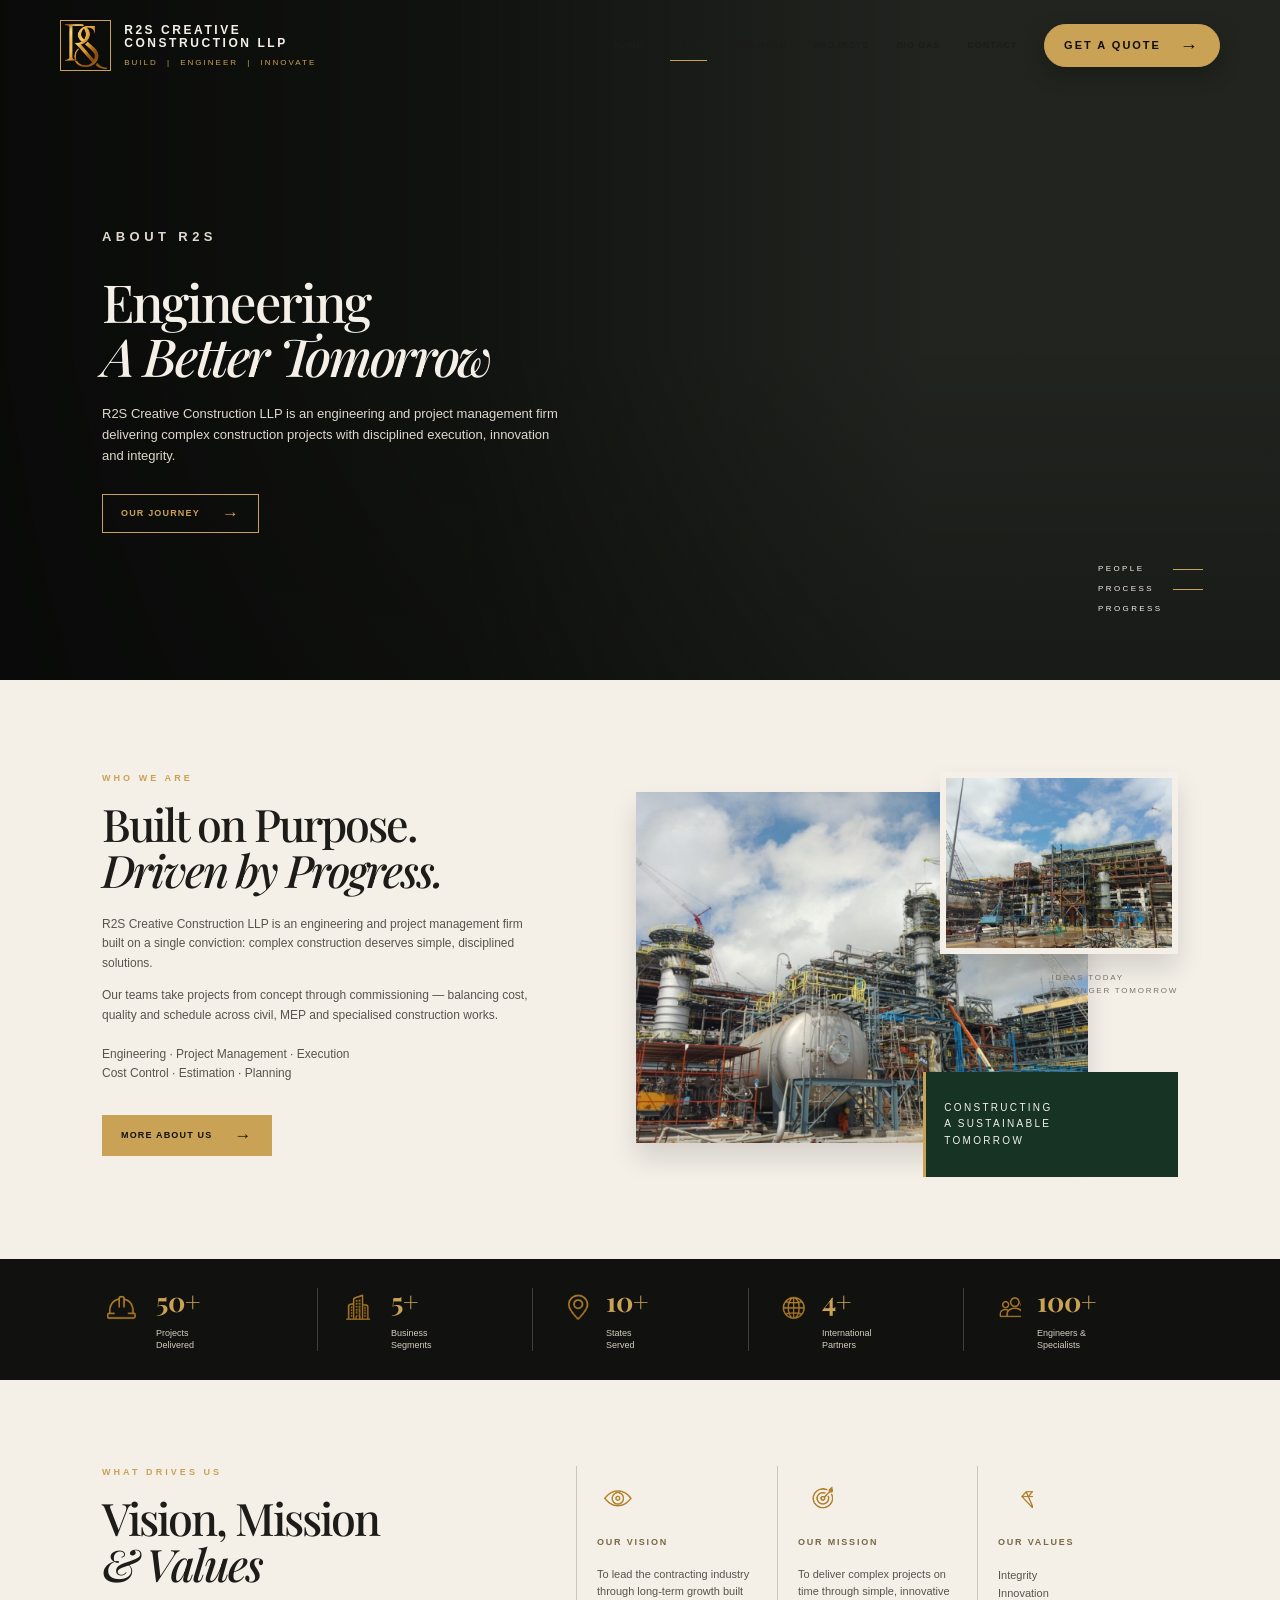
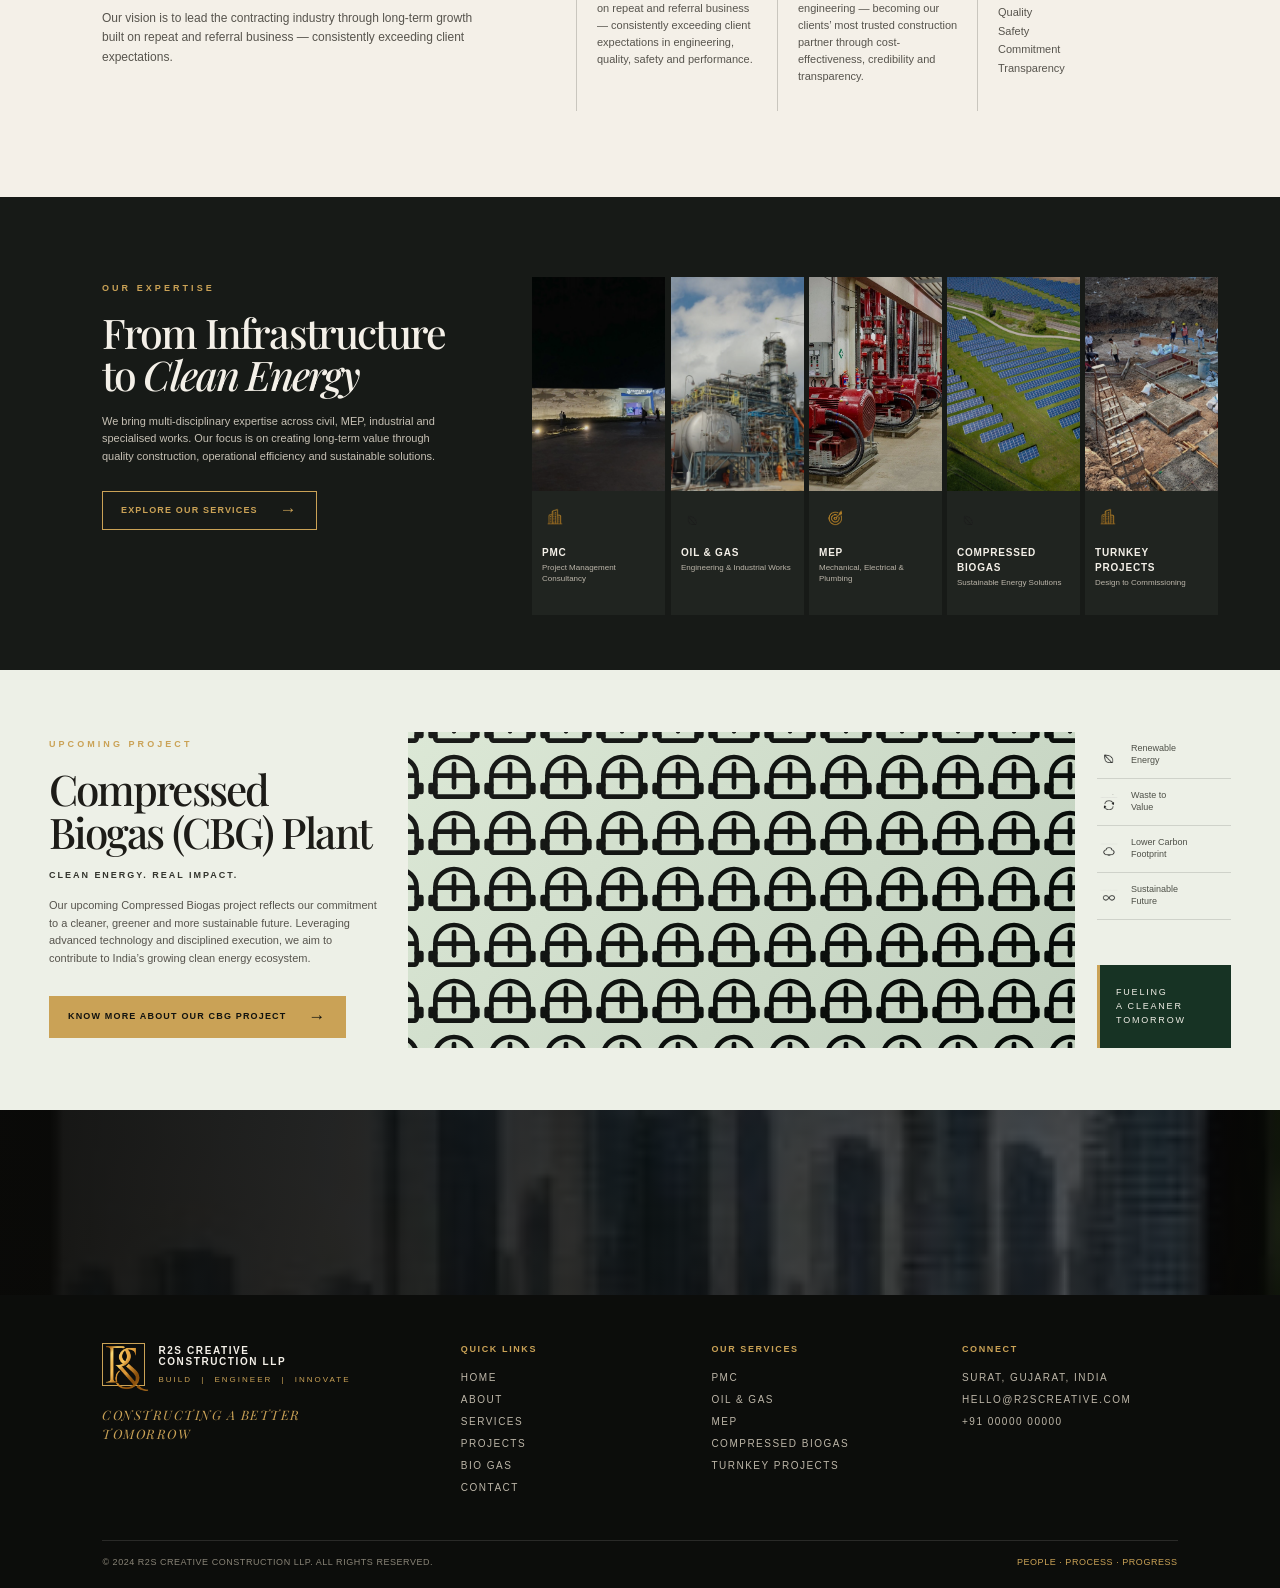
==== about.html @ 3a3618a1 "Initial commit" ====
<!doctype html>
<html lang="en"><head><meta charset="UTF-8"><meta name="viewport" content="width=device-width,initial-scale=1.0"><meta name="description" content="R2S Creative Construction LLP — engineering a better tomorrow."><title>About R2S | Creative Construction LLP</title><link rel="preconnect" href="https://fonts.googleapis.com"><link rel="preconnect" href="https://fonts.gstatic.com" crossorigin><link href="https://fonts.googleapis.com/css2?family=DM+Sans:wght@400;500;600;700&family=Playfair+Display:ital,wght@0,500;0,600;1,500;1,600&display=swap" rel="stylesheet"><link rel="stylesheet" href="styles.css"><link rel="stylesheet" href="font-overrides.css"><link rel="stylesheet" href="about.css"><link rel="stylesheet" href="cursor.css"><script src="script.js" defer></script><script src="cursor.js" defer></script></head>
<body class="about-page"><header class="site-header" id="top"><a class="brand" href="index.html"><span class="brand-mark"><img src="assets/logo.png" alt="R2S"></span><span class="brand-copy"><strong>R2S Creative<br>Construction LLP</strong><small>Build <b>|</b> Engineer <b>|</b> Innovate</small></span></a><button class="menu-toggle" type="button" aria-expanded="false" aria-controls="site-menu" aria-label="Open navigation"><span></span><span></span><span></span></button><nav class="site-nav" id="site-menu" aria-label="Primary navigation"><a href="index.html">Home</a><a class="active" href="about.html">About</a><a href="services.html">Services</a><a href="projects.html">Projects</a><a href="biogas.html">Bio Gas</a><a href="#contact">Contact</a><a class="button button-small nav-quote" href="#contact">Get a Quote <span>→</span></a></nav></header>
<main><section class="about-hero" aria-labelledby="about-title"><div class="hero-shade"></div><div class="hero-copy"><p class="eyebrow">About R2S</p><h1 id="about-title">Engineering<br><em>A Better Tomorrow</em></h1><p>R2S Creative Construction LLP is an engineering and project management firm delivering complex construction projects with disciplined execution, innovation and integrity.</p><a class="journey-link" href="#who-we-are">Our Journey <span>→</span></a></div><div class="hero-mantra"><span>People</span><i></i><span>Process</span><i></i><span>Progress</span></div></section>
<section class="intro-section" id="who-we-are"><div class="intro-copy"><p class="eyebrow">Who We Are</p><h2>Built on Purpose.<br><em>Driven by Progress.</em></h2><p>R2S Creative Construction LLP is an engineering and project management firm built on a single conviction: complex construction deserves simple, disciplined solutions.</p><p>Our teams take projects from concept through commissioning — balancing cost, quality and schedule across civil, MEP and specialised construction works.</p><p class="service-line">Engineering · Project Management · Execution<br>Cost Control · Estimation · Planning</p><a class="gold-button" href="#expertise">More About Us <span>→</span></a></div><div class="intro-mosaic"><figure class="mosaic-main"><img src="r2s-projects-photos/assets/projects/project-03-hpcl-refinery-pachpadra/cover.jpg" alt="R2S industrial project"></figure><figure class="mosaic-top"><img src="r2s-projects-photos/assets/projects/project-03-hpcl-refinery-pachpadra/gallery-01.jpg" alt="Industrial structures under construction"></figure><div class="mosaic-quote">Constructing<br>a Sustainable<br>Tomorrow</div><span class="mosaic-label">Ideas today<br>Stronger tomorrow</span></div></section>
<section class="stats-strip" aria-label="R2S company statistics"><article><img src="assets/icons/stat-hardhat.svg" alt=""><strong>50+</strong><span>Projects<br>Delivered</span></article><article><img src="assets/icons/stat-building.svg" alt=""><strong>5+</strong><span>Business<br>Segments</span></article><article><img src="assets/icons/stat-pin.svg" alt=""><strong>10+</strong><span>States<br>Served</span></article><article><img src="assets/icons/stat-globe.svg" alt=""><strong>4+</strong><span>International<br>Partners</span></article><article><img src="assets/icons/stat-people.svg" alt=""><strong>100+</strong><span>Engineers &amp;<br>Specialists</span></article></section>
<section class="values-section"><div class="values-heading"><p class="eyebrow">What Drives Us</p><h2>Vision, Mission<br><em>&amp; Values</em></h2><p>Our vision is to lead the contracting industry through long-term growth built on repeat and referral business — consistently exceeding client expectations.</p></div><div class="principles"><article><img src="assets/icons/value-eye.svg" alt=""><h3>Our Vision</h3><p>To lead the contracting industry through long-term growth built on repeat and referral business — consistently exceeding client expectations in engineering, quality, safety and performance.</p></article><article><img src="assets/icons/value-target.svg" alt=""><h3>Our Mission</h3><p>To deliver complex projects on time through simple, innovative engineering — becoming our clients’ most trusted construction partner through cost-effectiveness, credibility and transparency.</p></article><article><img src="assets/icons/value-diamond.svg" alt=""><h3>Our Values</h3><p class="values-list">Integrity<br>Innovation<br>Quality<br>Safety<br>Commitment<br>Transparency</p></article></div></section>
<section class="expertise-section" id="expertise"><div class="expertise-copy"><p class="eyebrow">Our Expertise</p><h2>From Infrastructure<br>to <em>Clean Energy</em></h2><p>We bring multi-disciplinary expertise across civil, MEP, industrial and specialised works. Our focus is on creating long-term value through quality construction, operational efficiency and sustainable solutions.</p><a class="journey-link" href="services.html">Explore Our Services <span>→</span></a></div><div class="expertise-grid"><article><img src="r2s-projects-photos/assets/projects/project-11-vantara-aquarium-pmc/cover.jpg" alt="PMC project"><div><img class="expertise-icon" src="assets/icons/expertise-pmc.svg" alt=""><h3>PMC</h3><p>Project Management Consultancy</p></div></article><article><img src="r2s-projects-photos/assets/projects/project-03-hpcl-refinery-pachpadra/cover.jpg" alt="Oil and gas project"><div><img class="expertise-icon" src="assets/icons/expertise-oil-gas.svg" alt=""><h3>Oil &amp; Gas</h3><p>Engineering &amp; Industrial Works</p></div></article><article><img src="r2s-projects-photos/assets/projects/project-06-ff-bkc-mumbai-mep/cover.jpg" alt="MEP project"><div><img class="expertise-icon" src="assets/icons/expertise-mep.svg" alt=""><h3>MEP</h3><p>Mechanical, Electrical &amp; Plumbing</p></div></article><article><img src="assets/biogas-capabilities.jpg" alt="Biogas facility"><div><img class="expertise-icon" src="assets/icons/expertise-cbg.svg" alt=""><h3>Compressed Biogas</h3><p>Sustainable Energy Solutions</p></div></article><article><img src="r2s-projects-photos/assets/projects/project-04-turnkey-construction-surat/cover.jpg" alt="Turnkey project"><div><img class="expertise-icon" src="assets/icons/expertise-turnkey.svg" alt=""><h3>Turnkey Projects</h3><p>Design to Commissioning</p></div></article></div></section>
<section class="cbg-feature"><div class="cbg-copy"><p class="eyebrow">Upcoming Project</p><h2>Compressed<br>Biogas (CBG) Plant</h2><h3>Clean Energy. Real Impact.</h3><p>Our upcoming Compressed Biogas project reflects our commitment to a cleaner, greener and more sustainable future. Leveraging advanced technology and disciplined execution, we aim to contribute to India’s growing clean energy ecosystem.</p><a class="gold-button" href="biogas.html">Know More About Our CBG Project <span>→</span></a></div><figure><img src="assets/biogas-reference.png" alt="Concept rendering of the CBG plant"></figure><aside><ul><li><img src="assets/icons/feature-leaf.svg" alt="">Renewable<br>Energy</li><li><img src="assets/icons/feature-recycle.svg" alt="">Waste to<br>Value</li><li><img src="assets/icons/feature-cloud.svg" alt="">Lower Carbon<br>Footprint</li><li><img src="assets/icons/feature-infinity.svg" alt="">Sustainable<br>Future</li></ul><div>Fueling<br>a Cleaner<br>Tomorrow</div></aside></section>
<section class="closing-cta" id="contact"><div><p class="eyebrow">Let's Build Together</p><h2>Have a Project in Mind?</h2><p>We’d love to hear about it. Let’s create something meaningful.</p></div><a class="gold-button" href="mailto:hello@r2screative.com">Get in Touch <span>→</span></a></section></main>
<footer class="site-footer"><div class="footer-brand"><a class="brand" href="#top"><span class="brand-mark"><img src="assets/logo.png" alt="R2S"></span><span class="brand-copy"><strong>R2S Creative<br>Construction LLP</strong><small>Build <b>|</b> Engineer <b>|</b> Innovate</small></span></a><p>Constructing a Better Tomorrow</p></div><div class="footer-column"><h2>Quick Links</h2><a href="index.html">Home</a><a href="about.html">About</a><a href="services.html">Services</a><a href="projects.html">Projects</a><a href="biogas.html">Bio Gas</a><a href="#contact">Contact</a></div><div class="footer-column"><h2>Our Services</h2><span>PMC</span><span>Oil &amp; Gas</span><span>MEP</span><span>Compressed Biogas</span><span>Turnkey Projects</span></div><div class="footer-column"><h2>Connect</h2><span>Surat, Gujarat, India</span><a href="mailto:hello@r2screative.com">hello@r2screative.com</a><a href="tel:+910000000000">+91 00000 00000</a></div><div class="footer-bottom"><span>© 2024 R2S Creative Construction LLP. All rights reserved.</span><em>People · Process · Progress</em></div></footer></body></html>
---- styles.css ----
:root{--sans:'Inter',sans-serif}
:root{--ink:#0f0e0c;--ink-soft:#17150f;--cream:#f3eee3;--muted:#c9c2b2;--gold:#d4ac5a;--gold-deep:#c7a155;--green:#6bd081;--line:rgba(243,238,227,.22);--sans:'DM Sans',sans-serif;--serif:'Playfair Display',serif}*{box-sizing:border-box}html{scroll-behavior:smooth}body{margin:0;background:var(--ink);color:var(--cream);font-family:var(--sans);font-size:16px;line-height:1.5}a{color:inherit;text-decoration:none}button{font:inherit} .site-header{position:absolute;z-index:5;top:0;left:0;right:0;display:flex;align-items:center;justify-content:space-between;padding:31px 4.8vw}.brand{display:flex;align-items:center;gap:13px}.brand-mark{width:51px;height:51px;border:1px solid var(--gold);color:var(--gold);display:grid;place-items:center;font-family:var(--serif);font-size:29px;line-height:1;position:relative}.brand-mark i{font-style:normal;font-size:22px;position:absolute;left:24px;top:17px;opacity:.7}.brand-copy{display:flex;flex-direction:column;text-transform:uppercase;letter-spacing:.16em;line-height:1.14}.brand-copy strong{font-size:12px;font-weight:700}.brand-copy small{font-size:8px;color:var(--gold);margin-top:7px;letter-spacing:.25em}.brand-copy b,.hero-subline b,footer b{font-weight:400;color:var(--gold);padding:0 5px}.site-nav{display:flex;align-items:center;gap:35px;text-transform:uppercase;font-size:11px;letter-spacing:.2em;font-weight:600}.site-nav>a:not(.button){position:relative;padding:13px 0}.site-nav>a:not(.button)::after{content:'';position:absolute;left:0;right:0;bottom:4px;height:1px;background:var(--gold);transform:scaleX(0);transform-origin:left;transition:.25s}.site-nav>a:not(.button):hover::after,.site-nav>a.active::after{transform:scaleX(1)}.button{display:inline-flex;align-items:center;justify-content:center;gap:19px;background:var(--gold);color:var(--ink);padding:16px 24px;border:1px solid var(--gold);text-transform:uppercase;font-size:11px;letter-spacing:.18em;font-weight:700;transition:.25s}.button:hover{background:var(--cream);border-color:var(--cream)}.button span{font-size:18px;line-height:0;font-weight:400}.button-small{padding:14px 20px}.menu-toggle{display:none;background:transparent;border:0;color:var(--cream);width:42px;height:42px;padding:9px;cursor:pointer}.menu-toggle span{display:block;height:1px;background:var(--cream);margin:6px 0;transition:.2s}.hero{min-height:700px;height:100vh;max-height:980px;position:relative;display:flex;align-items:center;overflow:hidden;background-color:#292b25;background-image:url('https://images.unsplash.com/photo-1581094794329-c8112a89af12?auto=format&fit=crop&w=2200&q=85');background-size:cover;background-position:center}.hero-overlay{position:absolute;inset:0;background:linear-gradient(90deg,rgba(10,10,8,.97) 0%,rgba(15,14,12,.82) 34%,rgba(15,14,12,.25) 70%,rgba(15,14,12,.1) 100%),linear-gradient(0deg,rgba(15,14,12,.6),transparent 42%,rgba(15,14,12,.15))}.hero-content{position:relative;z-index:1;width:min(670px,52vw);margin:95px 0 0 8.6vw}.eyebrow{margin:0 0 20px;color:var(--gold);text-transform:uppercase;font-weight:600;font-size:10px;letter-spacing:.3em}.hero h1{margin:0;font-size:clamp(50px,5.3vw,80px);line-height:1.03;letter-spacing:-.03em;font-weight:500}.hero h1 em{display:block;color:var(--gold);font-family:var(--serif);font-style:italic;font-weight:600}.hero h1 span{display:block}.hero-subline{margin:22px 0 34px;color:var(--muted);font-size:10px;text-transform:uppercase;letter-spacing:.28em}.hero-button{padding:17px 24px}.stat-row{display:flex;margin-top:75px}.stat{padding:0 39px;border-left:1px solid var(--line);display:flex;flex-direction:column;gap:6px}.stat:first-child{padding-left:0;border-left:0}.stat strong{font-size:29px;line-height:1;color:var(--gold);font-weight:500}.stat strong span{font-size:17px}.stat small{font-size:9px;line-height:1.45;text-transform:uppercase;letter-spacing:.16em;color:var(--muted)}.hero-badge{position:absolute;z-index:1;right:8.6vw;top:45%;border:1px solid rgba(212,172,90,.7);padding:25px 43px 25px 36px;color:var(--cream);font-size:11px;line-height:2.05;text-transform:uppercase;letter-spacing:.35em}.hero-badge span{display:block;width:36px;height:1px;background:var(--gold);margin-top:16px}.hero-footer-line{position:absolute;right:8.6vw;bottom:34px;display:flex;gap:17px;align-items:center;color:var(--muted);font-size:9px;letter-spacing:.3em;text-transform:uppercase}.hero-footer-line i{display:block;width:3px;height:3px;background:var(--gold);border-radius:50%}.biogas-strip{background:#101b16;padding:54px 8.6vw;display:flex;align-items:center;justify-content:space-between;gap:50px;position:relative;overflow:hidden;border-bottom:1px solid rgba(107,208,129,.18)}.biogas-strip::before{content:'';position:absolute;inset:0;opacity:.11;background-image:linear-gradient(rgba(107,208,129,.35) 1px,transparent 1px),linear-gradient(90deg,rgba(107,208,129,.35) 1px,transparent 1px);background-size:44px 44px;mask-image:linear-gradient(90deg,#000,transparent 80%)}.biogas-copy,.biogas-meta{position:relative;z-index:1}.project-pill{display:inline-flex;align-items:center;gap:8px;color:var(--green);font-size:10px;text-transform:uppercase;letter-spacing:.2em}.project-pill i{width:7px;height:7px;background:var(--green);border-radius:50%;box-shadow:0 0 0 4px rgba(107,208,129,.12)}.biogas-copy h2{font-size:clamp(28px,3vw,44px);font-weight:500;line-height:1.1;margin:17px 0 10px}.biogas-copy p{max-width:625px;color:var(--muted);margin:0;font-size:14px}.biogas-meta{display:flex;align-items:center;gap:32px;flex-shrink:0}.biogas-meta>div{border-left:1px solid rgba(107,208,129,.35);padding-left:18px;display:flex;flex-direction:column}.biogas-meta strong{color:var(--green);font-size:21px;font-weight:500}.biogas-meta span{color:var(--muted);font-size:10px;text-transform:uppercase;letter-spacing:.12em;white-space:nowrap}.biogas-meta a{color:var(--green);font-size:11px;text-transform:uppercase;letter-spacing:.12em;white-space:nowrap}.biogas-meta a span{font-size:18px;margin-left:8px}.section-shell{padding:125px 8.6vw}.intro{background:var(--ink-soft)}.intro-grid{display:grid;grid-template-columns:1.1fr .9fr;gap:13vw}.intro h2,.section-heading h2,.contact h2{font-size:clamp(35px,4.4vw,62px);line-height:1.08;font-weight:500;letter-spacing:-.03em;margin:0}.intro h2 em,.contact h2 em{color:var(--gold);font-family:var(--serif);font-style:italic}.intro-grid>p{align-self:end;color:var(--muted);font-size:16px;max-width:420px;margin:0}.services,.projects{border-top:1px solid rgba(243,238,227,.1)}.section-heading{display:flex;align-items:end;justify-content:space-between;gap:30px;margin-bottom:60px}.section-heading h2{max-width:650px}.text-link{color:var(--gold);font-size:11px;text-transform:uppercase;letter-spacing:.15em;white-space:nowrap}.text-link span{font-size:18px;margin-left:8px}.service-grid{display:grid;grid-template-columns:repeat(3,1fr);gap:1px;background:rgba(243,238,227,.15)}.service-grid article{background:var(--ink);min-height:250px;padding:28px}.service-grid span{color:var(--gold);font-size:11px;letter-spacing:.15em}.service-grid h3{font-size:23px;line-height:1.2;font-weight:500;margin:55px 0 12px}.service-grid p{color:var(--muted);font-size:14px;margin:0;max-width:270px}.project-feature{display:grid;grid-template-columns:1.15fr .85fr;min-height:410px;background:var(--ink-soft)}.project-image{background-image:linear-gradient(90deg,transparent 55%,rgba(23,21,15,.3)),url('https://images.unsplash.com/photo-1504917595217-d4dc5ebe6122?auto=format&fit=crop&w=1200&q=80');background-size:cover;background-position:center}.project-details{padding:60px 6vw 50px 50px;display:flex;flex-direction:column;align-items:flex-start}.project-details h3{font-size:35px;line-height:1.1;font-weight:500;margin:0 0 17px}.project-details p:not(.eyebrow){color:var(--muted);font-size:15px;margin:0 0 30px}.button-outline{background:transparent;color:var(--gold);padding:13px 18px}.button-outline:hover{color:var(--ink)}.contact{background:var(--gold);color:var(--ink);display:flex;align-items:center;justify-content:space-between;gap:30px}.contact .eyebrow{color:var(--ink);opacity:.65}.contact h2 em{color:var(--ink);}.contact .button{background:var(--ink);border-color:var(--ink);color:var(--cream)}.contact .button:hover{background:var(--cream);color:var(--ink);border-color:var(--cream)}footer{display:flex;justify-content:space-between;padding:24px 8.6vw;color:#8f897c;font-size:10px;text-transform:uppercase;letter-spacing:.15em}footer b{color:var(--gold)}
@media (max-width:1100px){.site-nav{gap:20px}.hero-badge{right:4vw}.hero-footer-line{right:4vw}.site-header{padding-left:4vw;padding-right:4vw}.biogas-strip,.section-shell{padding-left:6vw;padding-right:6vw}.biogas-meta{gap:18px}}
@media (max-width:860px){.site-header{padding-top:22px}.menu-toggle{display:block;position:relative;z-index:7}.site-nav{position:fixed;inset:0;background:rgba(15,14,12,.98);display:flex;flex-direction:column;align-items:flex-start;justify-content:center;padding:100px 12vw;gap:15px;transform:translateX(100%);transition:transform .3s ease;font-size:17px}.site-nav.is-open{transform:translateX(0)}.site-nav>a:not(.button){padding:12px 0}.site-nav .nav-quote{margin-top:20px}.menu-toggle.is-open span:nth-child(1){transform:translateY(7px) rotate(45deg)}.menu-toggle.is-open span:nth-child(2){opacity:0}.menu-toggle.is-open span:nth-child(3){transform:translateY(-7px) rotate(-45deg)}.hero{min-height:760px;align-items:flex-end;background-position:58% center}.hero-content{width:auto;margin:0 6vw 90px}.hero h1{font-size:clamp(42px,8vw,64px)}.hero-badge{display:none}.hero-footer-line{right:auto;left:6vw;bottom:31px}.stat-row{margin-top:55px}.biogas-strip{display:block;padding-top:50px;padding-bottom:50px}.biogas-meta{margin-top:34px;display:flex;flex-wrap:wrap}.biogas-meta a{margin-left:auto}.intro-grid{grid-template-columns:1fr;gap:30px}.section-shell{padding-top:90px;padding-bottom:90px}.project-feature{grid-template-columns:1fr}.project-image{min-height:310px}.project-details{padding:40px}.contact{align-items:flex-start;flex-direction:column}}
@media (max-width:480px){.brand-mark{width:42px;height:42px}.brand-mark img{width:38px;height:39px}.brand-copy strong{font-size:9px}.brand-copy small{font-size:6px;letter-spacing:.2em}.hero{min-height:70vh;background-position:center 30%}.hero-content{margin:0 7vw 94px}.hero h1{font-size:32px;line-height:1.02}.desktop-break{display:none}.eyebrow{font-size:9px;letter-spacing:.22em}.hero-subline{letter-spacing:.17em;margin:18px 0 28px}.hero-button{width:100%}.stat-row{display:grid;grid-template-columns:repeat(3,1fr);margin-top:43px}.stat{padding:0 9px}.stat:first-child{padding-left:0}.stat strong{font-size:23px}.stat small{font-size:7px;letter-spacing:.08em}.hero-footer-line{font-size:7px;gap:9px;letter-spacing:.18em}.biogas-strip{padding-left:7vw;padding-right:7vw}.biogas-copy h2{font-size:32px}.biogas-copy p{font-size:13px}.biogas-meta{display:grid;grid-template-columns:1fr;gap:18px}.biogas-meta>div{padding-left:12px}.biogas-meta a{margin-left:0}.section-shell{padding-left:7vw;padding-right:7vw}.intro h2,.section-heading h2,.contact h2{font-size:38px}.section-heading{display:block;margin-bottom:35px}.section-heading .text-link{display:inline-block;margin-top:22px}.service-grid{grid-template-columns:1fr}.service-grid article{min-height:210px}.service-grid h3{margin-top:38px}.project-image{min-height:240px}.project-details{padding:35px 27px}.project-details h3{font-size:30px}.contact .button{width:100%}footer{padding:22px 7vw;display:block;font-size:8px;line-height:2}footer span:last-child{display:block}}
.brand-mark img{width:46px;height:48px;object-fit:contain}.hero{background-image:url('assets/hero-bg.jpg');background-position:center 30%}.hero h1{font-family:var(--sans);letter-spacing:-.03em}.hero h1 em{font-family:var(--serif)}
.hero-overlay{z-index:0}.hero-watermark{position:absolute;left:-8%;top:50%;height:85%;width:auto;transform:translateY(-50%);opacity:.1;mix-blend-mode:normal;z-index:1;pointer-events:none;user-select:none}.hero-content,.hero-badge,.hero-footer-line{z-index:2}
@media (max-width:860px){.hero-watermark{display:none}}
.site-footer{background:#0b0c0a;color:var(--cream);padding:70px 8.6vw 24px;display:grid;grid-template-columns:1.5fr repeat(3,1fr);gap:40px;position:relative}.site-footer .brand-mark{width:43px;height:43px}.site-footer .brand-copy strong{font-size:10px}.footer-brand>p{max-width:220px;color:var(--gold);font-size:12px;font-style:italic;margin-top:24px}.footer-column{display:flex;flex-direction:column;gap:9px;color:var(--muted);font-size:12px}.footer-column h2{color:var(--gold);font-size:10px;letter-spacing:.18em;text-transform:uppercase;margin:0 0 10px}.footer-column a:hover{color:var(--cream)}.footer-bottom{grid-column:1/-1;padding-top:25px;margin-top:20px;border-top:1px solid rgba(243,238,227,.12);display:flex;justify-content:space-between;color:#7f7b71;font-size:10px;letter-spacing:.06em}.footer-bottom em{color:var(--gold);font-style:normal}@media(max-width:860px){.site-footer{grid-template-columns:repeat(2,1fr);padding:60px 6vw 22px}.footer-brand{grid-column:1/-1}}@media(max-width:480px){.site-footer{grid-template-columns:1fr;padding:52px 5vw 20px}.footer-bottom{flex-direction:column;gap:12px}}
---- font-overrides.css ----
:root { --sans: 'Inter', sans-serif; }
body { font-family: 'Inter', sans-serif; }
---- about.css ----
:root{--paper:#f4f0e8;--coal:#11120f;--charcoal:#1c1d19;--gold:#caa256;--body:#57544d}.about-page{background:var(--paper);color:#1d1c18}.about-page .site-header{position:absolute;padding:20px 4.7vw;z-index:10}.about-page .brand-copy{color:var(--paper)}.about-page .site-nav{gap:27px;font-size:9px;letter-spacing:.1em}.about-page .nav-quote{padding:12px 19px;border-radius:999px}.about-hero{height:min(680px,70vw);min-height:570px;position:relative;display:flex;align-items:center;padding:125px 8vw 65px;background:url('https://images.unsplash.com/photo-1541888946425-d81bb19240f5?auto=format&fit=crop&w=2200&q=90') center 46%/cover no-repeat;color:var(--paper);overflow:hidden}.hero-shade{position:absolute;inset:0;background:linear-gradient(90deg,rgba(8,9,8,.95) 0%,rgba(11,12,10,.76) 36%,rgba(11,12,10,.16) 72%),linear-gradient(0deg,rgba(8,9,8,.35),transparent 48%)}.hero-copy{position:relative;z-index:1;width:515px}.eyebrow{color:var(--gold);font-size:9px;font-weight:700;letter-spacing:.34em;text-transform:uppercase;margin:0 0 15px}.hero-copy h1,.intro-copy h2,.values-heading h2,.expertise-copy h2,.cbg-copy h2,.closing-cta h2{font-family:var(--serif);font-size:clamp(42px,4.1vw,64px);font-weight:500;line-height:1.03;letter-spacing:-.045em;margin:0}.hero-copy h1 em,.intro-copy h2 em,.values-heading h2 em,.expertise-copy h2 em{font-style:italic}.hero-copy>p{max-width:460px;margin:20px 0 27px;color:#dfd9ce;font-size:13px;line-height:1.65}.journey-link,.gold-button{display:inline-flex;align-items:center;gap:22px;color:var(--gold);border:1px solid var(--gold);padding:12px 18px;text-transform:uppercase;font-size:9px;font-weight:700;letter-spacing:.13em;transition:.2s}.journey-link:hover{background:var(--gold);color:var(--coal)}.journey-link span,.gold-button span{font-size:17px;line-height:.6}.hero-mantra{position:absolute;right:6vw;bottom:65px;z-index:1;display:grid;grid-template-columns:auto 1fr;gap:8px 10px;align-items:center;width:105px;color:var(--paper);font-size:8px;letter-spacing:.3em;text-transform:uppercase}.hero-mantra i{height:1px;background:var(--gold)}
.intro-section{display:grid;grid-template-columns:.9fr 1.1fr;gap:7vw;padding:92px 8vw 82px}.intro-copy{max-width:510px}.intro-copy h2,.values-heading h2{font-size:clamp(37px,3.5vw,54px);margin-bottom:22px}.intro-copy>p:not(.eyebrow){color:var(--body);font-size:12px;line-height:1.62;margin:0 0 13px}.intro-copy .service-line{color:#4b4a43;font-size:10px;margin-top:20px!important;line-height:1.75}.gold-button{margin-top:18px;background:var(--gold);color:var(--coal);border:0;padding:14px 19px}.gold-button:hover{background:var(--coal);color:var(--paper)}.intro-mosaic{height:405px;position:relative}.intro-mosaic figure{margin:0;overflow:hidden;position:absolute;box-shadow:0 15px 25px rgba(0,0,0,.13)}.intro-mosaic img{display:block;width:100%;height:100%;object-fit:cover}.mosaic-main{inset:20px 90px 34px 0}.mosaic-top{width:44%;height:45%;right:0;top:0;border:6px solid var(--paper)}.mosaic-quote{position:absolute;right:0;bottom:0;width:47%;padding:28px 18px;background:#173324;color:var(--paper);border-left:3px solid var(--gold);font-size:10px;text-transform:uppercase;line-height:1.65;letter-spacing:.23em}.mosaic-label{position:absolute;right:0;top:calc(45% + 18px);font-size:8px;line-height:1.55;letter-spacing:.22em;text-transform:uppercase;color:#77736a}.stats-strip{display:grid;grid-template-columns:repeat(5,1fr);padding:29px 8vw;background:var(--coal);color:var(--paper)}.stats-strip article{display:grid;grid-template-columns:44px 1fr;grid-template-rows:40px auto;column-gap:10px;padding-left:19px;border-left:1px solid rgba(244,240,232,.2)}.stats-strip article:first-child{border:0;padding-left:0}.stats-strip img{width:38px;height:38px;object-fit:contain;grid-row:1/3}.stats-strip strong{color:var(--gold);font-family:var(--serif);font-size:27px;line-height:1}.stats-strip span{font-size:9px;line-height:1.3;color:#d4cdbf}.values-section{display:grid;grid-template-columns:.78fr 1.22fr;gap:7vw;padding:86px 8vw;background:var(--paper)}.values-heading>p:not(.eyebrow){max-width:410px;color:var(--body);font-size:12px;line-height:1.62}.principles{display:grid;grid-template-columns:repeat(3,1fr);align-items:start}.principles article{min-height:245px;padding:12px 20px;border-left:1px solid rgba(31,29,24,.2)}.principles img{width:35px;height:35px;object-fit:contain}.principles h3{color:#786845;font-size:9px;text-transform:uppercase;letter-spacing:.2em;margin:16px 0}.principles p{color:var(--body);font-size:11px;line-height:1.55;margin:0}.principles .values-list{line-height:1.7}.expertise-section{display:grid;grid-template-columns:.8fr 1.5fr;gap:5vw;padding:80px 4.8vw 55px 8vw;background:#171a17;color:var(--paper)}.expertise-copy{padding-top:5px}.expertise-copy h2{font-size:clamp(35px,3.2vw,50px)}.expertise-copy>p:not(.eyebrow){max-width:340px;color:#c6c0b4;font-size:11px;line-height:1.6;margin:18px 0 25px}.expertise-grid{display:grid;grid-template-columns:repeat(5,1fr);gap:5px}.expertise-grid article{position:relative;min-width:0;background:#202420;overflow:hidden}.expertise-grid>article>img{width:100%;height:214px;object-fit:cover;display:block;filter:brightness(.85)}.expertise-grid article>div{height:124px;padding:14px 10px}.expertise-icon{width:23px;height:23px;object-fit:contain}.expertise-grid h3{font-size:10px;margin:10px 0 3px;text-transform:uppercase;letter-spacing:.08em}.expertise-grid p{font-size:8px;line-height:1.35;color:#bbb5a9;margin:0}.cbg-feature{position:relative;display:grid;grid-template-columns:.78fr 1.45fr .34fr;gap:0;padding:62px 3.8vw;background:#edf0e7;align-items:stretch}.cbg-copy{padding:6px 28px 10px 0}.cbg-copy h2{font-size:clamp(34px,3.3vw,48px)}.cbg-copy h3{font-size:9px;letter-spacing:.22em;text-transform:uppercase;margin:15px 0;color:#33342d}.cbg-copy>p:not(.eyebrow){color:var(--body);font-size:11px;line-height:1.6}.cbg-feature figure{margin:0;min-width:0}.cbg-feature figure img{width:100%;height:100%;min-height:300px;display:block;object-fit:cover}.cbg-feature aside{display:flex;flex-direction:column;padding-left:22px}.cbg-feature ul{list-style:none;margin:0;padding:0}.cbg-feature li{display:flex;gap:10px;align-items:center;padding:11px 0;border-bottom:1px solid rgba(34,34,29,.14);font-size:9px;line-height:1.3;color:#4e5048}.cbg-feature li img{width:24px;height:24px;object-fit:contain}.cbg-feature aside>div{margin-top:auto;background:#173324;color:#f0eee6;padding:20px 16px;font-size:9px;line-height:1.6;letter-spacing:.2em;text-transform:uppercase;border-left:3px solid var(--gold)}.closing-cta{display:flex;align-items:center;justify-content:space-between;gap:30px;padding:48px 8vw;background:linear-gradient(90deg,rgba(10,10,8,.95),rgba(10,10,8,.66)),url('assets/city_skyline.jpg') center/cover;color:var(--paper)}.closing-cta h2{font-size:clamp(30px,3vw,45px)}.closing-cta>div>p:last-child{margin:4px 0 0;color:#c9c2b4;font-size:11px}.site-footer{background:#0c0d0b;color:var(--paper);padding:48px 8vw 18px;display:grid;grid-template-columns:1.5fr repeat(3,1fr);gap:35px}.site-footer .brand-mark{width:43px;height:43px}.site-footer .brand-copy strong{font-size:10px}.footer-brand>p{color:var(--gold);font-family:var(--serif);font-style:italic;font-size:13px;margin-top:19px}.footer-column{display:flex;flex-direction:column;gap:7px;color:#bdb6a8;font-size:10px}.footer-column h2{color:var(--gold);font-size:9px;letter-spacing:.18em;text-transform:uppercase;margin:0 0 7px}.footer-bottom{grid-column:1/-1;display:flex;justify-content:space-between;margin-top:10px;padding-top:15px;border-top:1px solid rgba(244,240,232,.13);font-size:9px;color:#898477}.footer-bottom em{font-style:normal;color:var(--gold)}
@media(max-width:950px){.about-hero{height:650px}.intro-section,.values-section,.expertise-section{grid-template-columns:1fr;gap:48px}.intro-mosaic{max-width:650px;width:100%}.principles{max-width:760px}.expertise-grid{grid-template-columns:repeat(3,1fr)}.cbg-feature{grid-template-columns:1fr 1fr}.cbg-feature aside{grid-column:1/-1;display:grid;grid-template-columns:1fr auto;padding:15px 0 0}.cbg-feature ul{display:grid;grid-template-columns:repeat(4,1fr);gap:12px}.cbg-feature li{border:0}.cbg-feature aside>div{margin:0}.site-footer{grid-template-columns:repeat(2,1fr)}.footer-brand{grid-column:1/-1}}@media(max-width:650px){.about-page .site-header{padding:18px 6vw}.about-page .site-nav{font-size:16px}.about-hero{min-height:630px;height:100vh;padding:120px 7vw 80px;background-position:62% center}.hero-copy{width:auto}.hero-copy h1{font-size:44px}.hero-mantra{display:none}.intro-section,.values-section,.expertise-section{padding:65px 7vw}.intro-mosaic{height:345px}.mosaic-main{right:48px}.mosaic-top{width:48%}.stats-strip{grid-template-columns:repeat(2,1fr);gap:22px;padding:30px 7vw}.stats-strip article{border-left:0!important;padding-left:0}.principles{grid-template-columns:1fr}.principles article{min-height:auto;padding:18px 0;border-left:0;border-top:1px solid rgba(31,29,24,.16)}.expertise-grid{grid-template-columns:repeat(2,1fr)}.expertise-grid>article>img{height:160px}.cbg-feature{grid-template-columns:1fr;padding:55px 7vw;gap:26px}.cbg-copy{padding:0}.cbg-feature aside{display:block;padding:0}.cbg-feature ul{grid-template-columns:repeat(2,1fr)}.cbg-feature aside>div{display:inline-block;float:right;margin-top:12px}.closing-cta{align-items:flex-start;flex-direction:column;padding:52px 7vw}.site-footer{padding:45px 7vw 18px;grid-template-columns:1fr}.footer-bottom{flex-direction:column;gap:8px}}

/* Scroll reveals and image motion */
.cbg-feature figure{position:relative;overflow:hidden;background:#dce8d6}.cbg-feature figure::after{content:'';position:absolute;inset:0;background-color:#dce8d6;background-image:linear-gradient(135deg,rgba(220,232,214,.12),rgba(24,59,40,.14)),url('https://www.svgrepo.com/show/10625606/biogas-production.svg'),url('assets/icons/bio-digester.svg');background-repeat:no-repeat,no-repeat,repeat;background-position:center,center,18px 18px;background-size:cover,72% auto,56px;z-index:1}.js .reveal{opacity:0;transform:translateY(30px);transition:opacity .8s cubic-bezier(.16,1,.3,1),transform .8s cubic-bezier(.16,1,.3,1)}.js .reveal.is-visible{opacity:1;transform:none}.js .reveal[data-delay="1"]{transition-delay:.12s}.js .reveal[data-delay="2"]{transition-delay:.24s}.js .reveal[data-delay="3"]{transition-delay:.36s}.js .reveal[data-delay="4"]{transition-delay:.48s}.js .intro-mosaic,.js .cbg-feature figure{overflow:hidden}.js .intro-mosaic img{transition:transform 1.1s cubic-bezier(.16,1,.3,1)}.js .intro-mosaic.is-visible img{transform:scale(1.07)}.js .cbg-feature figure::after{transition:transform 1.1s cubic-bezier(.16,1,.3,1)}.js .cbg-feature figure.is-visible::after{transform:scale(1.08)}.expertise-grid article{transition:transform .35s cubic-bezier(.16,1,.3,1),box-shadow .35s ease}.expertise-grid article:hover{transform:translateY(-9px);box-shadow:0 18px 30px rgba(0,0,0,.28)}.expertise-grid>article>img{transition:transform .55s cubic-bezier(.16,1,.3,1),filter .55s ease}.expertise-grid article:hover>img{transform:scale(1.08);filter:brightness(1)}.stats-strip article{transition:transform .3s ease}.stats-strip article:hover{transform:translateY(-5px)}.gold-button{position:relative;overflow:hidden;isolation:isolate}.gold-button::before{content:'';position:absolute;inset:0;background:var(--coal);transform:translateX(-101%);transition:transform .35s cubic-bezier(.16,1,.3,1);z-index:-1}.gold-button:hover::before{transform:translateX(0)}.gold-button:hover{color:var(--paper)}
@media(prefers-reduced-motion:reduce){*,*::before,*::after{scroll-behavior:auto!important;animation-duration:.01ms!important;animation-iteration-count:1!important;transition-duration:.01ms!important}}

/* Shared site motion vocabulary */
.about-page .site-header{transition:background .3s ease,padding .3s ease,box-shadow .3s ease}.about-page .site-header.is-scrolled{position:fixed;background:rgba(17,18,15,.84);backdrop-filter:blur(10px) saturate(140%);-webkit-backdrop-filter:blur(10px) saturate(140%);padding:14px 4.7vw;box-shadow:0 8px 24px rgba(0,0,0,.2)}
.about-hero{background:#252923}.about-hero-bg{position:absolute;inset:-8% 0;background:url('https://images.unsplash.com/photo-1541888946425-d81bb19240f5?auto=format&fit=crop&w=2200&q=90') center 46%/cover no-repeat;will-change:transform}.hero-shade{z-index:1}.hero-copy,.hero-mantra{z-index:2}
.reveal-up,.reveal-left,.reveal-right,.reveal-fade,.reveal-up-stagger>*{opacity:0;will-change:opacity,transform;transition:opacity .78s cubic-bezier(.16,1,.3,1),transform .78s cubic-bezier(.16,1,.3,1)}.reveal-up,.reveal-up-stagger>*{transform:translateY(30px)}.reveal-left{transform:translateX(-38px)}.reveal-right{transform:translateX(38px)}.reveal-fade{transform:none}.reveal-up.is-visible,.reveal-left.is-visible,.reveal-right.is-visible,.reveal-fade.is-visible,.reveal-up-stagger>*.is-visible{opacity:1;transform:none}
.card-tilt{transform-style:preserve-3d;will-change:transform}.icon-lift{transition:transform .28s cubic-bezier(.16,1,.3,1),filter .28s ease}
@media(max-width:860px){.about-page .site-header.is-scrolled{padding:14px 6vw}.about-hero-bg{inset:0}.reveal-up,.reveal-left,.reveal-right,.reveal-fade,.reveal-up-stagger>*{opacity:1;transform:none;transition:none}}
---- cursor.css ----
html.js-cursor,
html.js-cursor body,
html.js-cursor a,
html.js-cursor button {
  cursor: none;
}

.cursor-dot,
.cursor-ring {
  position: fixed;
  top: 0;
  left: 0;
  pointer-events: none;
  z-index: 9999;
  opacity: 0;
  will-change: transform, opacity;
}

.cursor-dot {
  width: 6px;
  height: 6px;
  border-radius: 50%;
  background: var(--gold);
  transform: translate3d(-100px, -100px, 0);
  transition: opacity .2s ease, transform .2s ease;
}

.cursor-ring {
  width: 18px;
  height: 18px;
  border-radius: 50%;
  transition: opacity .2s ease;
  transform: translate3d(-50%, -50%, 0);
}

.cursor-ring::before {
  content: '';
  position: absolute;
  inset: 0;
  border: 1px solid rgba(212,172,90,.5);
  border-radius: 50%;
  background: rgba(243,238,227,.06);
  backdrop-filter: blur(4px) saturate(150%);
  -webkit-backdrop-filter: blur(4px) saturate(150%);
  box-shadow: 0 0 0 1px rgba(243,238,227,.04) inset, 0 6px 16px rgba(0,0,0,.2);
  transition: background .35s ease, border-color .35s ease, backdrop-filter .35s ease;
}

@keyframes cursor-ring-rest {
  from { transform: scale(3.111); }
  to { transform: scale(1); }
}

@keyframes cursor-ring-hover {
  from { transform: scale(1); }
  to { transform: scale(3.111); }
}

@keyframes cursor-ring-press {
  from { transform: scale(3.111); }
  to { transform: scale(2); }
}

.cursor-ring::after {
  content: attr(data-label);
  position: absolute;
  top: 50%;
  left: 50%;
  width: 56px;
  height: 56px;
  display: grid;
  place-items: center;
  color: var(--cream);
  font-size: 9px;
  font-weight: 600;
  letter-spacing: .16em;
  opacity: 0;
  text-transform: uppercase;
  transform: translate(-50%, -50%);
  transition: opacity .2s ease;
}

.cursor-ring.is-hovering {
}

.cursor-ring.is-hovering::before {
  border-color: rgba(212,172,90,.78);
  background: rgba(212,172,90,.12);
  backdrop-filter: blur(8px) saturate(170%);
  -webkit-backdrop-filter: blur(8px) saturate(170%);
  animation: cursor-ring-hover .35s cubic-bezier(.16,1,.3,1) forwards;
}

.cursor-ring.is-returning::before {
  animation: cursor-ring-rest .35s cubic-bezier(.16,1,.3,1) forwards;
}

.cursor-ring.is-hovering[data-label]::after {
  opacity: .85;
}

.cursor-dot.is-hidden {
  opacity: 0;
  transform: translate3d(-100px, -100px, 0) scale(0);
}

.cursor-ring.is-pressed {
}

.cursor-ring.is-pressed::before {
  animation: cursor-ring-press .2s cubic-bezier(.16,1,.3,1) forwards;
}

.cursor-dot.is-visible,
.cursor-ring.is-visible {
  opacity: 1;
}

.js-cursor .button,
.js-cursor .text-link,
.js-cursor .biogas-meta > a {
  transform: translate(var(--magnetic-x, 0px), var(--magnetic-y, 0px));
  transition: transform .25s cubic-bezier(.16,1,.3,1), background .25s ease, border-color .25s ease;
}

.js-cursor .button,
.js-cursor .button-outline {
  border-radius: 999px;
  box-shadow: 0 8px 20px rgba(0,0,0,.25);
}

.js-cursor .button:hover,
.js-cursor .button-outline:hover {
  transform: translate(var(--magnetic-x, 0px), var(--magnetic-y, 0px)) translateY(-2px);
  box-shadow: 0 12px 24px rgba(0,0,0,.3);
}

.js-cursor .button span,
.js-cursor .button-outline span {
  transition: transform .25s cubic-bezier(.16,1,.3,1);
}

.js-cursor .button:hover span,
.js-cursor .button-outline:hover span {
  transform: translateX(4px);
}

@media (max-width: 860px) {
  html.js-cursor,
  html.js-cursor body,
  html.js-cursor a,
  html.js-cursor button {
    cursor: auto !important;
  }

  .cursor-dot,
  .cursor-ring {
    display: none !important;
  }
}
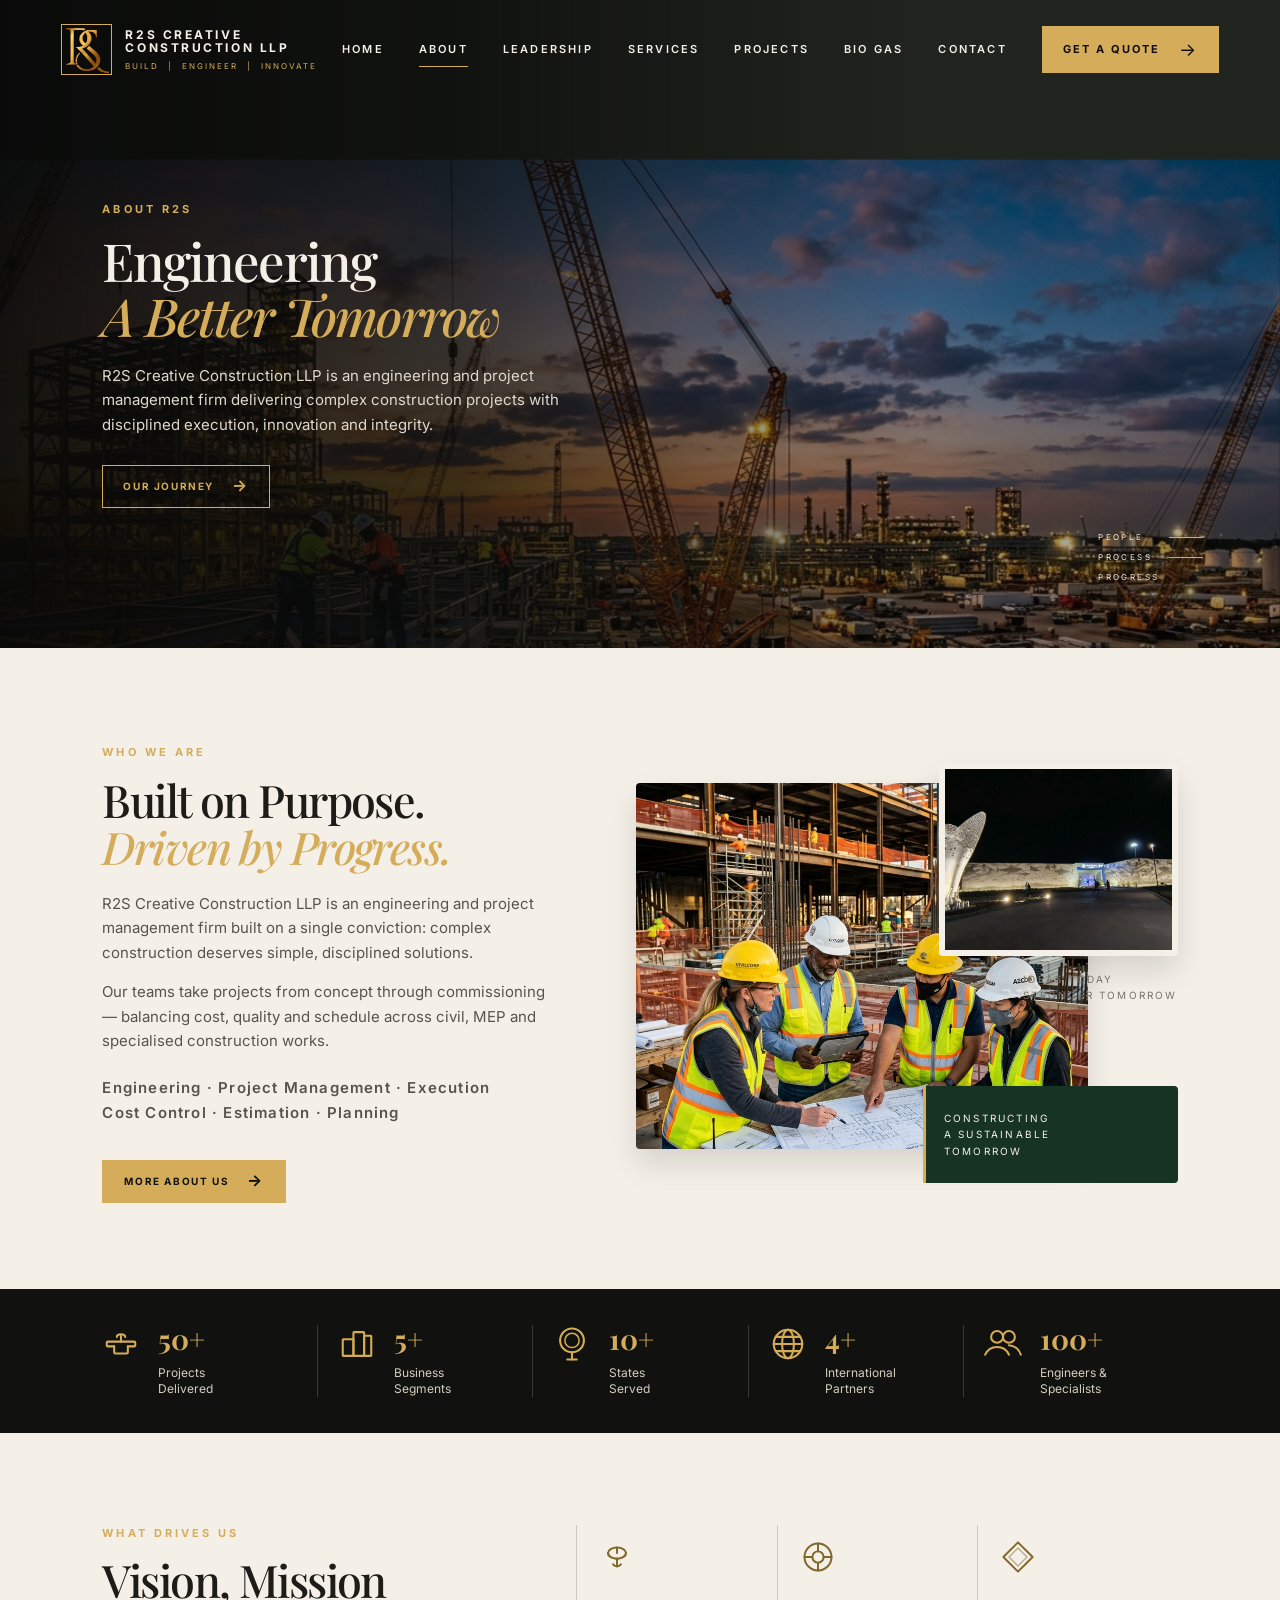
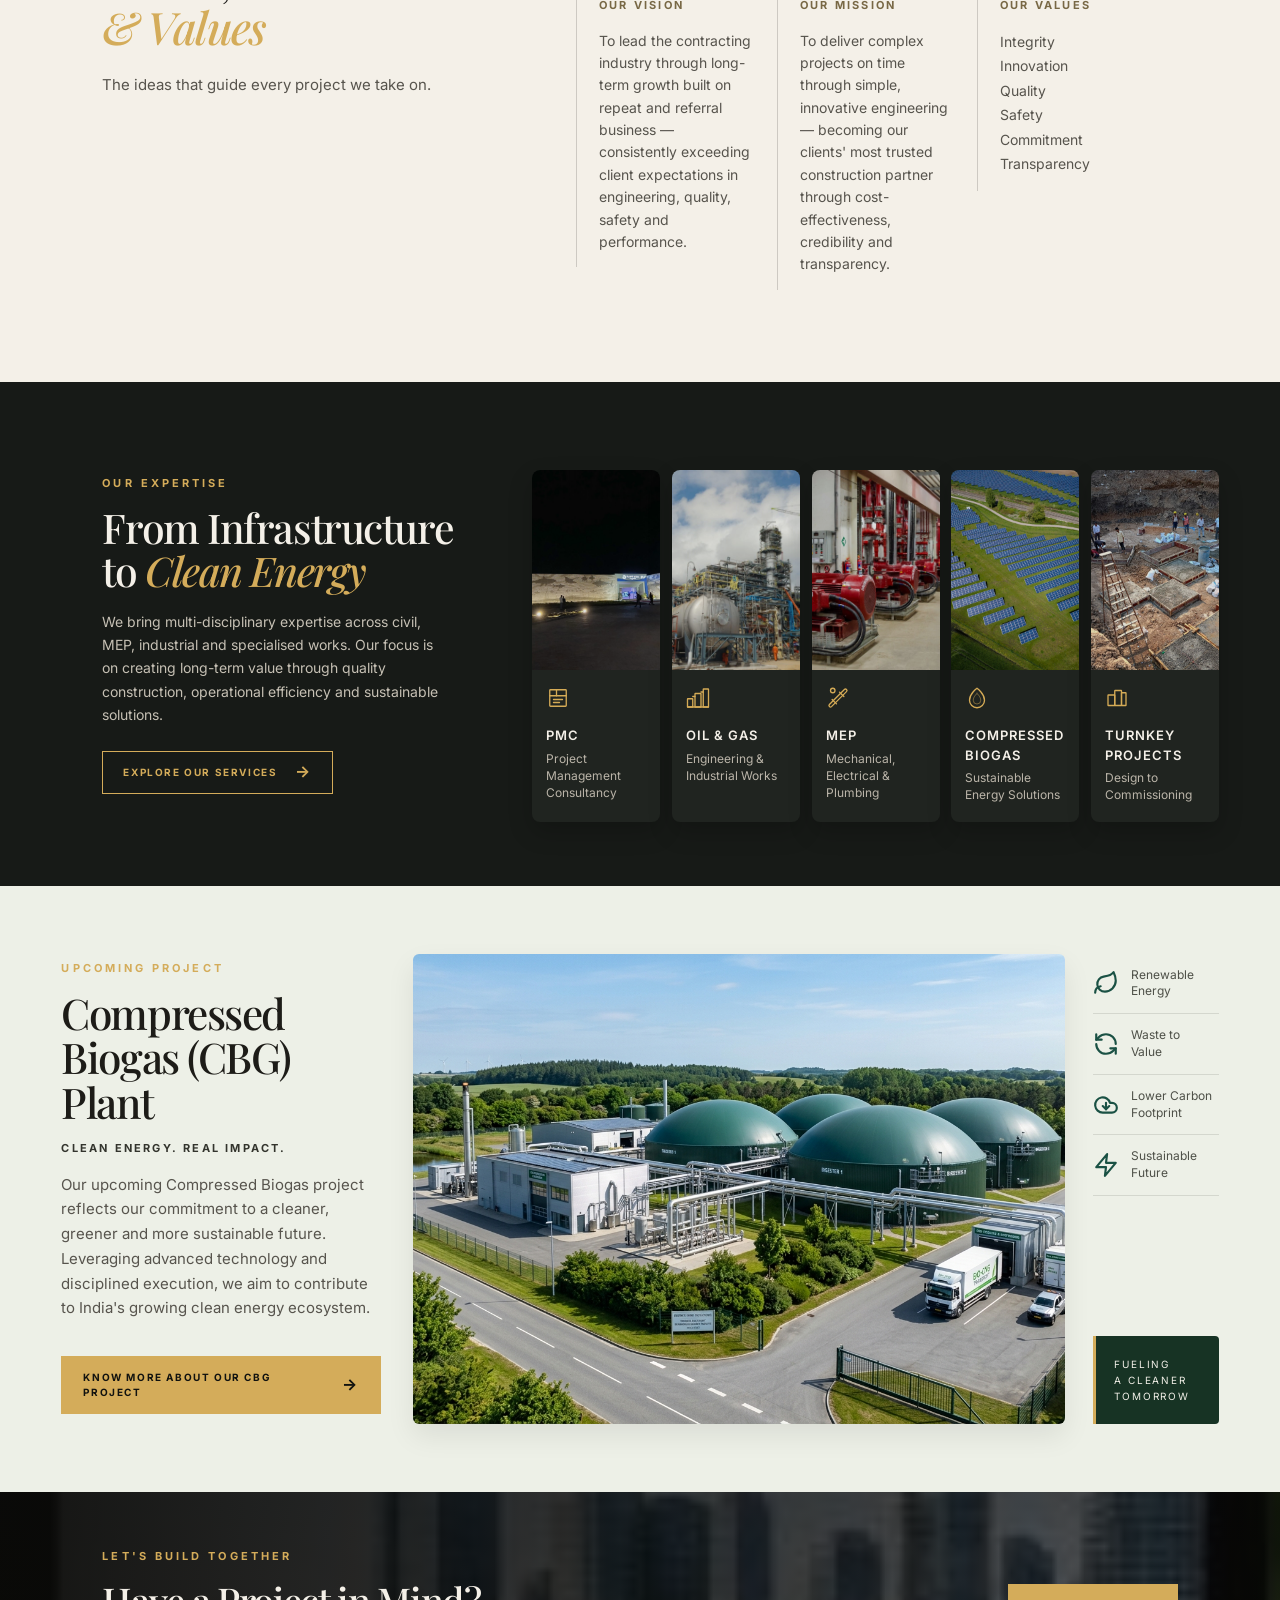
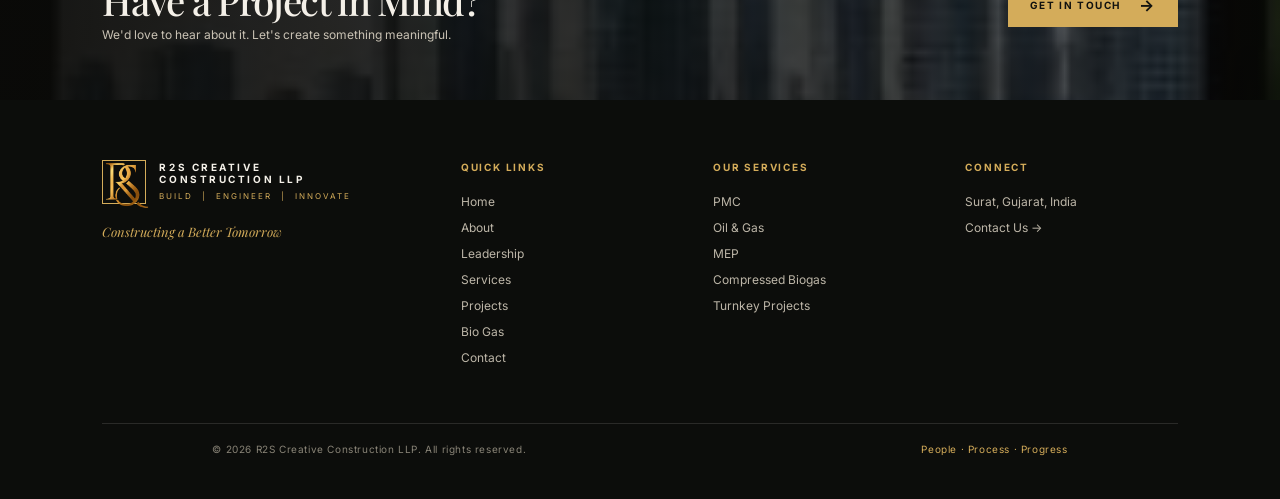
==== commit e9e0f9be: "upgrade" ====
--- a/about.html
+++ b/about.html
@@ -1,11 +1,270 @@
 <!doctype html>
-<html lang="en"><head><meta charset="UTF-8"><meta name="viewport" content="width=device-width,initial-scale=1.0"><meta name="description" content="R2S Creative Construction LLP — engineering a better tomorrow."><title>About R2S | Creative Construction LLP</title><link rel="preconnect" href="https://fonts.googleapis.com"><link rel="preconnect" href="https://fonts.gstatic.com" crossorigin><link href="https://fonts.googleapis.com/css2?family=DM+Sans:wght@400;500;600;700&family=Playfair+Display:ital,wght@0,500;0,600;1,500;1,600&display=swap" rel="stylesheet"><link rel="stylesheet" href="styles.css"><link rel="stylesheet" href="font-overrides.css"><link rel="stylesheet" href="about.css"><link rel="stylesheet" href="cursor.css"><script src="script.js" defer></script><script src="cursor.js" defer></script></head>
-<body class="about-page"><header class="site-header" id="top"><a class="brand" href="index.html"><span class="brand-mark"><img src="assets/logo.png" alt="R2S"></span><span class="brand-copy"><strong>R2S Creative<br>Construction LLP</strong><small>Build <b>|</b> Engineer <b>|</b> Innovate</small></span></a><button class="menu-toggle" type="button" aria-expanded="false" aria-controls="site-menu" aria-label="Open navigation"><span></span><span></span><span></span></button><nav class="site-nav" id="site-menu" aria-label="Primary navigation"><a href="index.html">Home</a><a class="active" href="about.html">About</a><a href="services.html">Services</a><a href="projects.html">Projects</a><a href="biogas.html">Bio Gas</a><a href="#contact">Contact</a><a class="button button-small nav-quote" href="#contact">Get a Quote <span>→</span></a></nav></header>
-<main><section class="about-hero" aria-labelledby="about-title"><div class="hero-shade"></div><div class="hero-copy"><p class="eyebrow">About R2S</p><h1 id="about-title">Engineering<br><em>A Better Tomorrow</em></h1><p>R2S Creative Construction LLP is an engineering and project management firm delivering complex construction projects with disciplined execution, innovation and integrity.</p><a class="journey-link" href="#who-we-are">Our Journey <span>→</span></a></div><div class="hero-mantra"><span>People</span><i></i><span>Process</span><i></i><span>Progress</span></div></section>
-<section class="intro-section" id="who-we-are"><div class="intro-copy"><p class="eyebrow">Who We Are</p><h2>Built on Purpose.<br><em>Driven by Progress.</em></h2><p>R2S Creative Construction LLP is an engineering and project management firm built on a single conviction: complex construction deserves simple, disciplined solutions.</p><p>Our teams take projects from concept through commissioning — balancing cost, quality and schedule across civil, MEP and specialised construction works.</p><p class="service-line">Engineering · Project Management · Execution<br>Cost Control · Estimation · Planning</p><a class="gold-button" href="#expertise">More About Us <span>→</span></a></div><div class="intro-mosaic"><figure class="mosaic-main"><img src="r2s-projects-photos/assets/projects/project-03-hpcl-refinery-pachpadra/cover.jpg" alt="R2S industrial project"></figure><figure class="mosaic-top"><img src="r2s-projects-photos/assets/projects/project-03-hpcl-refinery-pachpadra/gallery-01.jpg" alt="Industrial structures under construction"></figure><div class="mosaic-quote">Constructing<br>a Sustainable<br>Tomorrow</div><span class="mosaic-label">Ideas today<br>Stronger tomorrow</span></div></section>
-<section class="stats-strip" aria-label="R2S company statistics"><article><img src="assets/icons/stat-hardhat.svg" alt=""><strong>50+</strong><span>Projects<br>Delivered</span></article><article><img src="assets/icons/stat-building.svg" alt=""><strong>5+</strong><span>Business<br>Segments</span></article><article><img src="assets/icons/stat-pin.svg" alt=""><strong>10+</strong><span>States<br>Served</span></article><article><img src="assets/icons/stat-globe.svg" alt=""><strong>4+</strong><span>International<br>Partners</span></article><article><img src="assets/icons/stat-people.svg" alt=""><strong>100+</strong><span>Engineers &amp;<br>Specialists</span></article></section>
-<section class="values-section"><div class="values-heading"><p class="eyebrow">What Drives Us</p><h2>Vision, Mission<br><em>&amp; Values</em></h2><p>Our vision is to lead the contracting industry through long-term growth built on repeat and referral business — consistently exceeding client expectations.</p></div><div class="principles"><article><img src="assets/icons/value-eye.svg" alt=""><h3>Our Vision</h3><p>To lead the contracting industry through long-term growth built on repeat and referral business — consistently exceeding client expectations in engineering, quality, safety and performance.</p></article><article><img src="assets/icons/value-target.svg" alt=""><h3>Our Mission</h3><p>To deliver complex projects on time through simple, innovative engineering — becoming our clients’ most trusted construction partner through cost-effectiveness, credibility and transparency.</p></article><article><img src="assets/icons/value-diamond.svg" alt=""><h3>Our Values</h3><p class="values-list">Integrity<br>Innovation<br>Quality<br>Safety<br>Commitment<br>Transparency</p></article></div></section>
-<section class="expertise-section" id="expertise"><div class="expertise-copy"><p class="eyebrow">Our Expertise</p><h2>From Infrastructure<br>to <em>Clean Energy</em></h2><p>We bring multi-disciplinary expertise across civil, MEP, industrial and specialised works. Our focus is on creating long-term value through quality construction, operational efficiency and sustainable solutions.</p><a class="journey-link" href="services.html">Explore Our Services <span>→</span></a></div><div class="expertise-grid"><article><img src="r2s-projects-photos/assets/projects/project-11-vantara-aquarium-pmc/cover.jpg" alt="PMC project"><div><img class="expertise-icon" src="assets/icons/expertise-pmc.svg" alt=""><h3>PMC</h3><p>Project Management Consultancy</p></div></article><article><img src="r2s-projects-photos/assets/projects/project-03-hpcl-refinery-pachpadra/cover.jpg" alt="Oil and gas project"><div><img class="expertise-icon" src="assets/icons/expertise-oil-gas.svg" alt=""><h3>Oil &amp; Gas</h3><p>Engineering &amp; Industrial Works</p></div></article><article><img src="r2s-projects-photos/assets/projects/project-06-ff-bkc-mumbai-mep/cover.jpg" alt="MEP project"><div><img class="expertise-icon" src="assets/icons/expertise-mep.svg" alt=""><h3>MEP</h3><p>Mechanical, Electrical &amp; Plumbing</p></div></article><article><img src="assets/biogas-capabilities.jpg" alt="Biogas facility"><div><img class="expertise-icon" src="assets/icons/expertise-cbg.svg" alt=""><h3>Compressed Biogas</h3><p>Sustainable Energy Solutions</p></div></article><article><img src="r2s-projects-photos/assets/projects/project-04-turnkey-construction-surat/cover.jpg" alt="Turnkey project"><div><img class="expertise-icon" src="assets/icons/expertise-turnkey.svg" alt=""><h3>Turnkey Projects</h3><p>Design to Commissioning</p></div></article></div></section>
-<section class="cbg-feature"><div class="cbg-copy"><p class="eyebrow">Upcoming Project</p><h2>Compressed<br>Biogas (CBG) Plant</h2><h3>Clean Energy. Real Impact.</h3><p>Our upcoming Compressed Biogas project reflects our commitment to a cleaner, greener and more sustainable future. Leveraging advanced technology and disciplined execution, we aim to contribute to India’s growing clean energy ecosystem.</p><a class="gold-button" href="biogas.html">Know More About Our CBG Project <span>→</span></a></div><figure><img src="assets/biogas-reference.png" alt="Concept rendering of the CBG plant"></figure><aside><ul><li><img src="assets/icons/feature-leaf.svg" alt="">Renewable<br>Energy</li><li><img src="assets/icons/feature-recycle.svg" alt="">Waste to<br>Value</li><li><img src="assets/icons/feature-cloud.svg" alt="">Lower Carbon<br>Footprint</li><li><img src="assets/icons/feature-infinity.svg" alt="">Sustainable<br>Future</li></ul><div>Fueling<br>a Cleaner<br>Tomorrow</div></aside></section>
-<section class="closing-cta" id="contact"><div><p class="eyebrow">Let's Build Together</p><h2>Have a Project in Mind?</h2><p>We’d love to hear about it. Let’s create something meaningful.</p></div><a class="gold-button" href="mailto:hello@r2screative.com">Get in Touch <span>→</span></a></section></main>
-<footer class="site-footer"><div class="footer-brand"><a class="brand" href="#top"><span class="brand-mark"><img src="assets/logo.png" alt="R2S"></span><span class="brand-copy"><strong>R2S Creative<br>Construction LLP</strong><small>Build <b>|</b> Engineer <b>|</b> Innovate</small></span></a><p>Constructing a Better Tomorrow</p></div><div class="footer-column"><h2>Quick Links</h2><a href="index.html">Home</a><a href="about.html">About</a><a href="services.html">Services</a><a href="projects.html">Projects</a><a href="biogas.html">Bio Gas</a><a href="#contact">Contact</a></div><div class="footer-column"><h2>Our Services</h2><span>PMC</span><span>Oil &amp; Gas</span><span>MEP</span><span>Compressed Biogas</span><span>Turnkey Projects</span></div><div class="footer-column"><h2>Connect</h2><span>Surat, Gujarat, India</span><a href="mailto:hello@r2screative.com">hello@r2screative.com</a><a href="tel:+910000000000">+91 00000 00000</a></div><div class="footer-bottom"><span>© 2024 R2S Creative Construction LLP. All rights reserved.</span><em>People · Process · Progress</em></div></footer></body></html>
+<html lang="en">
+<head>
+  <script>document.documentElement.classList.add('js')</script>
+  <meta charset="UTF-8" />
+  <meta name="viewport" content="width=device-width, initial-scale=1.0" />
+  <meta name="description" content="About R2S Creative Construction LLP — engineering and project management firm delivering complex construction projects with disciplined execution, innovation and integrity." />
+  <title>About R2S Creative Construction LLP | Build. Engineer. Innovate.</title>
+  <link rel="preconnect" href="https://fonts.googleapis.com" />
+  <link rel="preconnect" href="https://fonts.gstatic.com" crossorigin />
+  <link href="https://fonts.googleapis.com/css2?family=Inter:wght@400;500;600;700&family=Playfair+Display:ital,wght@0,500;0,600;1,500;1,600&display=swap" rel="stylesheet" />
+  <link rel="icon" href="assets/logo_r2s.png" type="image/png" />
+  <meta name="theme-color" content="#0f0e0c" />
+  <meta property="og:type" content="website" />
+  <meta property="og:title" content="About R2S Creative Construction LLP" />
+  <meta property="og:description" content="Engineering and project management firm delivering complex construction projects." />
+  <link rel="stylesheet" href="styles.css" />
+  <link rel="stylesheet" href="about.css" />
+  <link rel="stylesheet" href="cursor.css" />
+  <script src="site.js" defer></script>
+  <script src="cursor.js" defer></script>
+</head>
+<body class="about-page">
+  <a class="skip-link" href="#main">Skip to main content</a>
+
+  <header class="site-header" id="top">
+    <a class="brand" href="index.html" aria-label="R2S Creative Construction LLP — home">
+      <span class="brand-mark"><img fetchpriority="high" src="assets/logo.png" alt="" /></span>
+      <span class="brand-copy">
+        <strong>R2S Creative<br />Construction LLP</strong>
+        <small>Build <b>|</b> Engineer <b>|</b> Innovate</small>
+      </span>
+    </a>
+    <button class="menu-toggle" type="button" aria-expanded="false" aria-controls="site-menu" aria-label="Open navigation">
+      <span></span><span></span><span></span>
+    </button>
+    <nav class="site-nav" id="site-menu" aria-label="Primary navigation">
+      <a href="index.html">Home</a>
+      <a class="active" href="about.html">About</a>
+      <a href="leadership.html">Leadership</a>
+      <a href="services.html">Services</a>
+      <a href="projects.html">Projects</a>
+      <a href="biogas.html">Bio Gas</a>
+      <a href="contact.html">Contact</a>
+      <a class="button button-small nav-quote" href="contact.html">Get a Quote <span aria-hidden="true">→</span></a>
+    </nav>
+  </header>
+
+  <main id="main">
+
+    <!-- Hero -->
+    <section class="about-hero" aria-labelledby="about-title">
+      <div class="about-hero-bg" data-parallax="0.25" aria-hidden="true"></div>
+      <div class="hero-shade"></div>
+      <div class="hero-copy reveal-left">
+        <p class="eyebrow">About R2S</p>
+        <h1 id="about-title">Engineering<br /><em>A Better Tomorrow</em></h1>
+        <p>R2S Creative Construction LLP is an engineering and project management firm delivering complex construction projects with disciplined execution, innovation and integrity.</p>
+        <a class="journey-link" href="#who-we-are">Our Journey <span aria-hidden="true">→</span></a>
+      </div>
+      <div class="hero-mantra reveal-right" aria-hidden="true">
+        <span>People</span><i></i><span>Process</span><i></i><span>Progress</span>
+      </div>
+    </section>
+
+    <!-- Who We Are -->
+    <section class="intro-section" id="who-we-are">
+      <div class="intro-copy reveal-left">
+        <p class="eyebrow">Who We Are</p>
+        <h2>Built on Purpose.<br /><em>Driven by Progress.</em></h2>
+        <p>R2S Creative Construction LLP is an engineering and project management firm built on a single conviction: complex construction deserves simple, disciplined solutions.</p>
+        <p>Our teams take projects from concept through commissioning — balancing cost, quality and schedule across civil, MEP and specialised construction works.</p>
+        <p class="service-line">Engineering · Project Management · Execution<br />Cost Control · Estimation · Planning</p>
+        <a class="gold-button" href="#expertise">More About Us <span aria-hidden="true">→</span></a>
+      </div>
+      <div class="intro-mosaic reveal-right">
+        <figure class="mosaic-main">
+          <img src="assets/about-mosaic.jpg" alt="R2S engineers reviewing construction plans on site" loading="lazy" />
+        </figure>
+        <figure class="mosaic-top">
+          <img src="r2s-projects-photos/assets/projects/project-11-vantara-aquarium-pmc/cover.jpg" alt="Vantara Aquarium PMC project — R2S site work" loading="lazy" />
+        </figure>
+        <div class="mosaic-quote">Constructing<br />a Sustainable<br />Tomorrow</div>
+        <span class="mosaic-label">Ideas today<br />Stronger tomorrow</span>
+      </div>
+    </section>
+
+    <!-- Stats -->
+    <section class="stats-strip reveal-up-stagger" aria-label="R2S company statistics">
+      <article>
+        <img loading="lazy" decoding="async" src="assets/icons/icon-hardhat.svg" alt="" aria-hidden="true" />
+        <strong>50+</strong>
+        <span>Projects<br />Delivered</span>
+      </article>
+      <article>
+        <img loading="lazy" decoding="async" src="assets/icons/icon-buildings.svg" alt="" aria-hidden="true" />
+        <strong>5+</strong>
+        <span>Business<br />Segments</span>
+      </article>
+      <article>
+        <img loading="lazy" decoding="async" src="assets/icons/icon-map-pin.svg" alt="" aria-hidden="true" />
+        <strong>10+</strong>
+        <span>States<br />Served</span>
+      </article>
+      <article>
+        <img loading="lazy" decoding="async" src="assets/icons/icon-globe.svg" alt="" aria-hidden="true" />
+        <strong>4+</strong>
+        <span>International<br />Partners</span>
+      </article>
+      <article>
+        <img loading="lazy" decoding="async" src="assets/icons/icon-users.svg" alt="" aria-hidden="true" />
+        <strong>100+</strong>
+        <span>Engineers &amp;<br />Specialists</span>
+      </article>
+    </section>
+
+    <!-- Vision, Mission, Values -->
+    <section class="values-section">
+      <div class="values-heading reveal-left">
+        <p class="eyebrow">What Drives Us</p>
+        <h2>Vision, Mission<br /><em>&amp; Values</em></h2>
+        <p>The ideas that guide every project we take on.</p>
+      </div>
+      <div class="principles reveal-up-stagger">
+        <article class="card-tilt">
+          <img loading="lazy" decoding="async" src="assets/icons/icon-eye.svg" alt="" aria-hidden="true" />
+          <h3>Our Vision</h3>
+          <p>To lead the contracting industry through long-term growth built on repeat and referral business — consistently exceeding client expectations in engineering, quality, safety and performance.</p>
+        </article>
+        <article class="card-tilt">
+          <img loading="lazy" decoding="async" src="assets/icons/icon-target.svg" alt="" aria-hidden="true" />
+          <h3>Our Mission</h3>
+          <p>To deliver complex projects on time through simple, innovative engineering — becoming our clients' most trusted construction partner through cost-effectiveness, credibility and transparency.</p>
+        </article>
+        <article class="card-tilt">
+          <img loading="lazy" decoding="async" src="assets/icons/icon-diamond.svg" alt="" aria-hidden="true" />
+          <h3>Our Values</h3>
+          <p class="values-list">Integrity<br />Innovation<br />Quality<br />Safety<br />Commitment<br />Transparency</p>
+        </article>
+      </div>
+    </section>
+
+    <!-- Expertise -->
+    <section class="expertise-section" id="expertise">
+      <div class="expertise-copy reveal-left">
+        <p class="eyebrow">Our Expertise</p>
+        <h2>From Infrastructure<br />to <em>Clean Energy</em></h2>
+        <p>We bring multi-disciplinary expertise across civil, MEP, industrial and specialised works. Our focus is on creating long-term value through quality construction, operational efficiency and sustainable solutions.</p>
+        <a class="journey-link" href="services.html">Explore Our Services <span aria-hidden="true">→</span></a>
+      </div>
+      <div class="expertise-grid reveal-up-stagger">
+        <article class="card-tilt">
+          <img src="r2s-projects-photos/assets/projects/project-11-vantara-aquarium-pmc/cover.jpg" alt="Aquarium PMC project management consultancy" loading="lazy" />
+          <div>
+            <img loading="lazy" decoding="async" class="expertise-icon" src="assets/icons/icon-clipboard.svg" alt="" aria-hidden="true" />
+            <h3>PMC</h3>
+            <p>Project Management Consultancy</p>
+          </div>
+        </article>
+        <article class="card-tilt">
+          <img src="r2s-projects-photos/assets/projects/project-03-hpcl-refinery-pachpadra/cover.jpg" alt="HPCL oil and gas refinery construction" loading="lazy" />
+          <div>
+            <img loading="lazy" decoding="async" class="expertise-icon" src="assets/icons/icon-factory.svg" alt="" aria-hidden="true" />
+            <h3>Oil &amp; Gas</h3>
+            <p>Engineering &amp; Industrial Works</p>
+          </div>
+        </article>
+        <article class="card-tilt">
+          <img src="r2s-projects-photos/assets/projects/project-06-ff-bkc-mumbai-mep/cover.jpg" alt="Fire fighting pump room, BKC Mumbai" loading="lazy" />
+          <div>
+            <img loading="lazy" decoding="async" class="expertise-icon" src="assets/icons/icon-wrench.svg" alt="" aria-hidden="true" />
+            <h3>MEP</h3>
+            <p>Mechanical, Electrical &amp; Plumbing</p>
+          </div>
+        </article>
+        <article class="card-tilt">
+          <img src="assets/biogas-capabilities.jpg" alt="Compressed biogas plant concept rendering" loading="lazy" />
+          <div>
+            <img loading="lazy" decoding="async" class="expertise-icon" src="assets/icons/icon-leaf.svg" alt="" aria-hidden="true" />
+            <h3>Compressed Biogas</h3>
+            <p>Sustainable Energy Solutions</p>
+          </div>
+        </article>
+        <article class="card-tilt">
+          <img src="r2s-projects-photos/assets/projects/project-04-turnkey-construction-surat/cover.jpg" alt="Turnkey construction project Surat" loading="lazy" />
+          <div>
+            <img loading="lazy" decoding="async" class="expertise-icon" src="assets/icons/icon-buildings.svg" alt="" aria-hidden="true" />
+            <h3>Turnkey Projects</h3>
+            <p>Design to Commissioning</p>
+          </div>
+        </article>
+      </div>
+    </section>
+
+    <!-- CBG Feature -->
+    <section class="cbg-feature">
+      <div class="cbg-copy reveal-left">
+        <p class="eyebrow">Upcoming Project</p>
+        <h2>Compressed<br />Biogas (CBG) Plant</h2>
+        <h3>Clean Energy. Real Impact.</h3>
+        <p>Our upcoming Compressed Biogas project reflects our commitment to a cleaner, greener and more sustainable future. Leveraging advanced technology and disciplined execution, we aim to contribute to India's growing clean energy ecosystem.</p>
+        <a class="gold-button" href="biogas.html">Know More About Our CBG Project <span aria-hidden="true">→</span></a>
+      </div>
+      <figure class="reveal-right">
+        <img src="assets/cbg-plant-feature.jpg" alt="Modern Compressed Biogas (CBG) Plant facility" loading="lazy" />
+      </figure>
+      <aside class="reveal-up">
+        <ul>
+          <li><img loading="lazy" decoding="async" src="assets/icons/bio-leaf.svg" alt="" aria-hidden="true" />Renewable<br />Energy</li>
+          <li><img loading="lazy" decoding="async" src="assets/icons/bio-recycle.svg" alt="" aria-hidden="true" />Waste to<br />Value</li>
+          <li><img loading="lazy" decoding="async" src="assets/icons/bio-cloud.svg" alt="" aria-hidden="true" />Lower Carbon<br />Footprint</li>
+          <li><img loading="lazy" decoding="async" src="assets/icons/bio-energy.svg" alt="" aria-hidden="true" />Sustainable<br />Future</li>
+        </ul>
+        <div>Fueling<br />a Cleaner<br />Tomorrow</div>
+      </aside>
+    </section>
+
+    <!-- Closing CTA -->
+    <section class="closing-cta">
+      <div class="reveal-up">
+        <p class="eyebrow">Let's Build Together</p>
+        <h2>Have a Project in Mind?</h2>
+        <p>We'd love to hear about it. Let's create something meaningful.</p>
+      </div>
+      <a class="gold-button reveal-up" href="contact.html">Get in Touch <span aria-hidden="true">→</span></a>
+    </section>
+
+  </main>
+
+  <footer class="site-footer">
+    <div class="footer-brand">
+      <a class="brand" href="index.html" aria-label="R2S Creative Construction LLP — home">
+        <span class="brand-mark"><img loading="lazy" decoding="async" src="assets/logo.png" alt="" /></span>
+        <span class="brand-copy">
+          <strong>R2S Creative<br />Construction LLP</strong>
+          <small>Build <b>|</b> Engineer <b>|</b> Innovate</small>
+        </span>
+      </a>
+      <p>Constructing a Better Tomorrow</p>
+    </div>
+    <div class="footer-column">
+      <h2>Quick Links</h2>
+      <a href="index.html">Home</a>
+      <a href="about.html">About</a>
+      <a href="leadership.html">Leadership</a>
+      <a href="services.html">Services</a>
+      <a href="projects.html">Projects</a>
+      <a href="biogas.html">Bio Gas</a>
+      <a href="contact.html">Contact</a>
+    </div>
+    <div class="footer-column">
+      <h2>Our Services</h2>
+      <a href="services.html#svc-pmc">PMC</a>
+      <a href="services.html#svc-oilgas">Oil &amp; Gas</a>
+      <a href="services.html#svc-mep">MEP</a>
+      <a href="services.html#svc-cbg">Compressed Biogas</a>
+      <a href="services.html#svc-turnkey">Turnkey Projects</a>
+    </div>
+    <div class="footer-column">
+      <h2>Connect</h2>
+      <span>Surat, Gujarat, India</span>
+      <a href="contact.html">Contact Us →</a>
+    </div>
+    <div class="footer-bottom">
+      <span>© 2026 R2S Creative Construction LLP. All rights reserved.</span>
+      <em>People · Process · Progress</em>
+    </div>
+  </footer>
+</body>
+</html>
--- a/styles.css
+++ b/styles.css
@@ -1,9 +1,544 @@
-:root{--sans:'Inter',sans-serif}
-:root{--ink:#0f0e0c;--ink-soft:#17150f;--cream:#f3eee3;--muted:#c9c2b2;--gold:#d4ac5a;--gold-deep:#c7a155;--green:#6bd081;--line:rgba(243,238,227,.22);--sans:'DM Sans',sans-serif;--serif:'Playfair Display',serif}*{box-sizing:border-box}html{scroll-behavior:smooth}body{margin:0;background:var(--ink);color:var(--cream);font-family:var(--sans);font-size:16px;line-height:1.5}a{color:inherit;text-decoration:none}button{font:inherit} .site-header{position:absolute;z-index:5;top:0;left:0;right:0;display:flex;align-items:center;justify-content:space-between;padding:31px 4.8vw}.brand{display:flex;align-items:center;gap:13px}.brand-mark{width:51px;height:51px;border:1px solid var(--gold);color:var(--gold);display:grid;place-items:center;font-family:var(--serif);font-size:29px;line-height:1;position:relative}.brand-mark i{font-style:normal;font-size:22px;position:absolute;left:24px;top:17px;opacity:.7}.brand-copy{display:flex;flex-direction:column;text-transform:uppercase;letter-spacing:.16em;line-height:1.14}.brand-copy strong{font-size:12px;font-weight:700}.brand-copy small{font-size:8px;color:var(--gold);margin-top:7px;letter-spacing:.25em}.brand-copy b,.hero-subline b,footer b{font-weight:400;color:var(--gold);padding:0 5px}.site-nav{display:flex;align-items:center;gap:35px;text-transform:uppercase;font-size:11px;letter-spacing:.2em;font-weight:600}.site-nav>a:not(.button){position:relative;padding:13px 0}.site-nav>a:not(.button)::after{content:'';position:absolute;left:0;right:0;bottom:4px;height:1px;background:var(--gold);transform:scaleX(0);transform-origin:left;transition:.25s}.site-nav>a:not(.button):hover::after,.site-nav>a.active::after{transform:scaleX(1)}.button{display:inline-flex;align-items:center;justify-content:center;gap:19px;background:var(--gold);color:var(--ink);padding:16px 24px;border:1px solid var(--gold);text-transform:uppercase;font-size:11px;letter-spacing:.18em;font-weight:700;transition:.25s}.button:hover{background:var(--cream);border-color:var(--cream)}.button span{font-size:18px;line-height:0;font-weight:400}.button-small{padding:14px 20px}.menu-toggle{display:none;background:transparent;border:0;color:var(--cream);width:42px;height:42px;padding:9px;cursor:pointer}.menu-toggle span{display:block;height:1px;background:var(--cream);margin:6px 0;transition:.2s}.hero{min-height:700px;height:100vh;max-height:980px;position:relative;display:flex;align-items:center;overflow:hidden;background-color:#292b25;background-image:url('https://images.unsplash.com/photo-1581094794329-c8112a89af12?auto=format&fit=crop&w=2200&q=85');background-size:cover;background-position:center}.hero-overlay{position:absolute;inset:0;background:linear-gradient(90deg,rgba(10,10,8,.97) 0%,rgba(15,14,12,.82) 34%,rgba(15,14,12,.25) 70%,rgba(15,14,12,.1) 100%),linear-gradient(0deg,rgba(15,14,12,.6),transparent 42%,rgba(15,14,12,.15))}.hero-content{position:relative;z-index:1;width:min(670px,52vw);margin:95px 0 0 8.6vw}.eyebrow{margin:0 0 20px;color:var(--gold);text-transform:uppercase;font-weight:600;font-size:10px;letter-spacing:.3em}.hero h1{margin:0;font-size:clamp(50px,5.3vw,80px);line-height:1.03;letter-spacing:-.03em;font-weight:500}.hero h1 em{display:block;color:var(--gold);font-family:var(--serif);font-style:italic;font-weight:600}.hero h1 span{display:block}.hero-subline{margin:22px 0 34px;color:var(--muted);font-size:10px;text-transform:uppercase;letter-spacing:.28em}.hero-button{padding:17px 24px}.stat-row{display:flex;margin-top:75px}.stat{padding:0 39px;border-left:1px solid var(--line);display:flex;flex-direction:column;gap:6px}.stat:first-child{padding-left:0;border-left:0}.stat strong{font-size:29px;line-height:1;color:var(--gold);font-weight:500}.stat strong span{font-size:17px}.stat small{font-size:9px;line-height:1.45;text-transform:uppercase;letter-spacing:.16em;color:var(--muted)}.hero-badge{position:absolute;z-index:1;right:8.6vw;top:45%;border:1px solid rgba(212,172,90,.7);padding:25px 43px 25px 36px;color:var(--cream);font-size:11px;line-height:2.05;text-transform:uppercase;letter-spacing:.35em}.hero-badge span{display:block;width:36px;height:1px;background:var(--gold);margin-top:16px}.hero-footer-line{position:absolute;right:8.6vw;bottom:34px;display:flex;gap:17px;align-items:center;color:var(--muted);font-size:9px;letter-spacing:.3em;text-transform:uppercase}.hero-footer-line i{display:block;width:3px;height:3px;background:var(--gold);border-radius:50%}.biogas-strip{background:#101b16;padding:54px 8.6vw;display:flex;align-items:center;justify-content:space-between;gap:50px;position:relative;overflow:hidden;border-bottom:1px solid rgba(107,208,129,.18)}.biogas-strip::before{content:'';position:absolute;inset:0;opacity:.11;background-image:linear-gradient(rgba(107,208,129,.35) 1px,transparent 1px),linear-gradient(90deg,rgba(107,208,129,.35) 1px,transparent 1px);background-size:44px 44px;mask-image:linear-gradient(90deg,#000,transparent 80%)}.biogas-copy,.biogas-meta{position:relative;z-index:1}.project-pill{display:inline-flex;align-items:center;gap:8px;color:var(--green);font-size:10px;text-transform:uppercase;letter-spacing:.2em}.project-pill i{width:7px;height:7px;background:var(--green);border-radius:50%;box-shadow:0 0 0 4px rgba(107,208,129,.12)}.biogas-copy h2{font-size:clamp(28px,3vw,44px);font-weight:500;line-height:1.1;margin:17px 0 10px}.biogas-copy p{max-width:625px;color:var(--muted);margin:0;font-size:14px}.biogas-meta{display:flex;align-items:center;gap:32px;flex-shrink:0}.biogas-meta>div{border-left:1px solid rgba(107,208,129,.35);padding-left:18px;display:flex;flex-direction:column}.biogas-meta strong{color:var(--green);font-size:21px;font-weight:500}.biogas-meta span{color:var(--muted);font-size:10px;text-transform:uppercase;letter-spacing:.12em;white-space:nowrap}.biogas-meta a{color:var(--green);font-size:11px;text-transform:uppercase;letter-spacing:.12em;white-space:nowrap}.biogas-meta a span{font-size:18px;margin-left:8px}.section-shell{padding:125px 8.6vw}.intro{background:var(--ink-soft)}.intro-grid{display:grid;grid-template-columns:1.1fr .9fr;gap:13vw}.intro h2,.section-heading h2,.contact h2{font-size:clamp(35px,4.4vw,62px);line-height:1.08;font-weight:500;letter-spacing:-.03em;margin:0}.intro h2 em,.contact h2 em{color:var(--gold);font-family:var(--serif);font-style:italic}.intro-grid>p{align-self:end;color:var(--muted);font-size:16px;max-width:420px;margin:0}.services,.projects{border-top:1px solid rgba(243,238,227,.1)}.section-heading{display:flex;align-items:end;justify-content:space-between;gap:30px;margin-bottom:60px}.section-heading h2{max-width:650px}.text-link{color:var(--gold);font-size:11px;text-transform:uppercase;letter-spacing:.15em;white-space:nowrap}.text-link span{font-size:18px;margin-left:8px}.service-grid{display:grid;grid-template-columns:repeat(3,1fr);gap:1px;background:rgba(243,238,227,.15)}.service-grid article{background:var(--ink);min-height:250px;padding:28px}.service-grid span{color:var(--gold);font-size:11px;letter-spacing:.15em}.service-grid h3{font-size:23px;line-height:1.2;font-weight:500;margin:55px 0 12px}.service-grid p{color:var(--muted);font-size:14px;margin:0;max-width:270px}.project-feature{display:grid;grid-template-columns:1.15fr .85fr;min-height:410px;background:var(--ink-soft)}.project-image{background-image:linear-gradient(90deg,transparent 55%,rgba(23,21,15,.3)),url('https://images.unsplash.com/photo-1504917595217-d4dc5ebe6122?auto=format&fit=crop&w=1200&q=80');background-size:cover;background-position:center}.project-details{padding:60px 6vw 50px 50px;display:flex;flex-direction:column;align-items:flex-start}.project-details h3{font-size:35px;line-height:1.1;font-weight:500;margin:0 0 17px}.project-details p:not(.eyebrow){color:var(--muted);font-size:15px;margin:0 0 30px}.button-outline{background:transparent;color:var(--gold);padding:13px 18px}.button-outline:hover{color:var(--ink)}.contact{background:var(--gold);color:var(--ink);display:flex;align-items:center;justify-content:space-between;gap:30px}.contact .eyebrow{color:var(--ink);opacity:.65}.contact h2 em{color:var(--ink);}.contact .button{background:var(--ink);border-color:var(--ink);color:var(--cream)}.contact .button:hover{background:var(--cream);color:var(--ink);border-color:var(--cream)}footer{display:flex;justify-content:space-between;padding:24px 8.6vw;color:#8f897c;font-size:10px;text-transform:uppercase;letter-spacing:.15em}footer b{color:var(--gold)}
-@media (max-width:1100px){.site-nav{gap:20px}.hero-badge{right:4vw}.hero-footer-line{right:4vw}.site-header{padding-left:4vw;padding-right:4vw}.biogas-strip,.section-shell{padding-left:6vw;padding-right:6vw}.biogas-meta{gap:18px}}
-@media (max-width:860px){.site-header{padding-top:22px}.menu-toggle{display:block;position:relative;z-index:7}.site-nav{position:fixed;inset:0;background:rgba(15,14,12,.98);display:flex;flex-direction:column;align-items:flex-start;justify-content:center;padding:100px 12vw;gap:15px;transform:translateX(100%);transition:transform .3s ease;font-size:17px}.site-nav.is-open{transform:translateX(0)}.site-nav>a:not(.button){padding:12px 0}.site-nav .nav-quote{margin-top:20px}.menu-toggle.is-open span:nth-child(1){transform:translateY(7px) rotate(45deg)}.menu-toggle.is-open span:nth-child(2){opacity:0}.menu-toggle.is-open span:nth-child(3){transform:translateY(-7px) rotate(-45deg)}.hero{min-height:760px;align-items:flex-end;background-position:58% center}.hero-content{width:auto;margin:0 6vw 90px}.hero h1{font-size:clamp(42px,8vw,64px)}.hero-badge{display:none}.hero-footer-line{right:auto;left:6vw;bottom:31px}.stat-row{margin-top:55px}.biogas-strip{display:block;padding-top:50px;padding-bottom:50px}.biogas-meta{margin-top:34px;display:flex;flex-wrap:wrap}.biogas-meta a{margin-left:auto}.intro-grid{grid-template-columns:1fr;gap:30px}.section-shell{padding-top:90px;padding-bottom:90px}.project-feature{grid-template-columns:1fr}.project-image{min-height:310px}.project-details{padding:40px}.contact{align-items:flex-start;flex-direction:column}}
-@media (max-width:480px){.brand-mark{width:42px;height:42px}.brand-mark img{width:38px;height:39px}.brand-copy strong{font-size:9px}.brand-copy small{font-size:6px;letter-spacing:.2em}.hero{min-height:70vh;background-position:center 30%}.hero-content{margin:0 7vw 94px}.hero h1{font-size:32px;line-height:1.02}.desktop-break{display:none}.eyebrow{font-size:9px;letter-spacing:.22em}.hero-subline{letter-spacing:.17em;margin:18px 0 28px}.hero-button{width:100%}.stat-row{display:grid;grid-template-columns:repeat(3,1fr);margin-top:43px}.stat{padding:0 9px}.stat:first-child{padding-left:0}.stat strong{font-size:23px}.stat small{font-size:7px;letter-spacing:.08em}.hero-footer-line{font-size:7px;gap:9px;letter-spacing:.18em}.biogas-strip{padding-left:7vw;padding-right:7vw}.biogas-copy h2{font-size:32px}.biogas-copy p{font-size:13px}.biogas-meta{display:grid;grid-template-columns:1fr;gap:18px}.biogas-meta>div{padding-left:12px}.biogas-meta a{margin-left:0}.section-shell{padding-left:7vw;padding-right:7vw}.intro h2,.section-heading h2,.contact h2{font-size:38px}.section-heading{display:block;margin-bottom:35px}.section-heading .text-link{display:inline-block;margin-top:22px}.service-grid{grid-template-columns:1fr}.service-grid article{min-height:210px}.service-grid h3{margin-top:38px}.project-image{min-height:240px}.project-details{padding:35px 27px}.project-details h3{font-size:30px}.contact .button{width:100%}footer{padding:22px 7vw;display:block;font-size:8px;line-height:2}footer span:last-child{display:block}}
-.brand-mark img{width:46px;height:48px;object-fit:contain}.hero{background-image:url('assets/hero-bg.jpg');background-position:center 30%}.hero h1{font-family:var(--sans);letter-spacing:-.03em}.hero h1 em{font-family:var(--serif)}
-.hero-overlay{z-index:0}.hero-watermark{position:absolute;left:-8%;top:50%;height:85%;width:auto;transform:translateY(-50%);opacity:.1;mix-blend-mode:normal;z-index:1;pointer-events:none;user-select:none}.hero-content,.hero-badge,.hero-footer-line{z-index:2}
-@media (max-width:860px){.hero-watermark{display:none}}
-.site-footer{background:#0b0c0a;color:var(--cream);padding:70px 8.6vw 24px;display:grid;grid-template-columns:1.5fr repeat(3,1fr);gap:40px;position:relative}.site-footer .brand-mark{width:43px;height:43px}.site-footer .brand-copy strong{font-size:10px}.footer-brand>p{max-width:220px;color:var(--gold);font-size:12px;font-style:italic;margin-top:24px}.footer-column{display:flex;flex-direction:column;gap:9px;color:var(--muted);font-size:12px}.footer-column h2{color:var(--gold);font-size:10px;letter-spacing:.18em;text-transform:uppercase;margin:0 0 10px}.footer-column a:hover{color:var(--cream)}.footer-bottom{grid-column:1/-1;padding-top:25px;margin-top:20px;border-top:1px solid rgba(243,238,227,.12);display:flex;justify-content:space-between;color:#7f7b71;font-size:10px;letter-spacing:.06em}.footer-bottom em{color:var(--gold);font-style:normal}@media(max-width:860px){.site-footer{grid-template-columns:repeat(2,1fr);padding:60px 6vw 22px}.footer-brand{grid-column:1/-1}}@media(max-width:480px){.site-footer{grid-template-columns:1fr;padding:52px 5vw 20px}.footer-bottom{flex-direction:column;gap:12px}}
+/* ==========================================================================
+   styles.css — R2S Creative Construction LLP  — Shared Base
+   ========================================================================== */
+
+/* ── Design Tokens ─────────────────────────────────────────────────────────── */
+:root {
+  --ink:        #0f0e0c;
+  --ink-soft:   #17150f;
+  --cream:      #f3eee3;
+  --paper:      #f4f0e8;
+  --coal:       #11120f;
+  --charcoal:   #1c1d19;
+  --body:       #57544d;
+  --muted:      #c9c2b2;
+  --gold:       #d4ac5a;
+  --gold-deep:  #c7a155;
+  --green:      #6bd081;
+  --line:       rgba(243,238,227,.22);
+  --sans:       'Inter', system-ui, -apple-system, 'Segoe UI', Arial, sans-serif;
+  --serif:      'Playfair Display', Georgia, serif;
+  --ease:       cubic-bezier(.16, 1, .3, 1);
+  --header-h:   80px;
+}
+
+html {
+  scroll-behavior: smooth;
+  scroll-padding-top: var(--header-h);
+}
+
+*, *::before, *::after { box-sizing: border-box; }
+
+body {
+  margin: 0;
+  background: var(--ink);
+  color: var(--cream);
+  font-family: var(--sans);
+  font-size: 16px;
+  line-height: 1.5;
+}
+
+a  { color: inherit; text-decoration: none; }
+button { font: inherit; }
+
+/* ── Skip link ─────────────────────────────────────────────────────────────── */
+.skip-link {
+  position: absolute;
+  top: -100%;
+  left: 1rem;
+  background: var(--gold);
+  color: var(--ink);
+  padding: 10px 18px;
+  font-size: 13px;
+  font-weight: 700;
+  z-index: 9999;
+  border-radius: 0 0 4px 4px;
+  transition: top .15s ease;
+}
+.skip-link:focus { top: 0; }
+
+/* ── Focus style ───────────────────────────────────────────────────────────── */
+:focus-visible {
+  outline: 2px solid var(--gold);
+  outline-offset: 3px;
+}
+
+/* ── Header — fixed on every page ────────────────────────────────────────── */
+.site-header {
+  position: fixed;
+  top: 0; left: 0; right: 0;
+  z-index: 80;
+  display: flex;
+  align-items: center;
+  justify-content: space-between;
+  padding: 24px 4.8vw;
+  transition: padding .3s ease, box-shadow .3s ease;
+}
+
+/* Blur lives on ::before so it never creates a containing block for fixed children */
+.site-header::before {
+  content: '';
+  position: absolute;
+  inset: 0;
+  z-index: -1;
+  background: rgba(17, 18, 15, 0);
+  transition: background .3s ease;
+}
+
+.site-header.is-scrolled {
+  padding: 14px 4.8vw;
+  box-shadow: 0 8px 24px rgba(0,0,0,.2);
+}
+
+.site-header.is-scrolled::before {
+  background: rgba(17, 18, 15, .84);
+  -webkit-backdrop-filter: blur(10px) saturate(140%);
+  backdrop-filter: blur(10px) saturate(140%);
+}
+
+body.menu-locked { overflow: hidden; }
+
+/* ── Brand ────────────────────────────────────────────────────────────────── */
+.brand { display: flex; align-items: center; gap: 13px; }
+.brand-mark {
+  width: 51px; height: 51px;
+  border: 1px solid var(--gold);
+  color: var(--gold);
+  display: grid; place-items: center;
+  font-family: var(--serif);
+  font-size: 29px; line-height: 1;
+  position: relative;
+}
+.brand-mark i { font-style: normal; font-size: 22px; position: absolute; left: 24px; top: 17px; opacity: .7; }
+.brand-mark img { width: 46px; height: 48px; object-fit: contain; }
+.brand-copy {
+  display: flex; flex-direction: column;
+  text-transform: uppercase; letter-spacing: .16em; line-height: 1.14;
+}
+.brand-copy strong { font-size: 12px; font-weight: 700; }
+.brand-copy small  { font-size: 8px; color: var(--gold); margin-top: 7px; letter-spacing: .25em; }
+.brand-copy b, .hero-subline b, footer b { font-weight: 400; color: var(--gold); padding: 0 5px; }
+
+/* ── Navigation ───────────────────────────────────────────────────────────── */
+.site-nav {
+  display: flex; align-items: center; gap: 35px;
+  text-transform: uppercase; font-size: 11px;
+  letter-spacing: .2em; font-weight: 600;
+}
+.site-nav > a:not(.button) {
+  position: relative; padding: 13px 0;
+}
+.site-nav > a:not(.button)::after {
+  content: ''; position: absolute;
+  left: 0; right: 0; bottom: 4px;
+  height: 1px; background: var(--gold);
+  transform: scaleX(0); transform-origin: left;
+  transition: .25s;
+}
+.site-nav > a:not(.button):hover::after,
+.site-nav > a.active::after { transform: scaleX(1); }
+
+/* ── Button ───────────────────────────────────────────────────────────────── */
+.button {
+  display: inline-flex; align-items: center; justify-content: center; gap: 19px;
+  background: var(--gold); color: var(--ink);
+  padding: 16px 24px;
+  border: 1px solid var(--gold);
+  text-transform: uppercase; font-size: 11px; letter-spacing: .18em; font-weight: 700;
+  transition: background .25s, border-color .25s;
+  translate: var(--mx, 0px) var(--my, 0px);
+}
+.button:hover  { background: var(--cream); border-color: var(--cream); }
+.button span   { font-size: 18px; line-height: 0; font-weight: 400; }
+.button-small  { padding: 14px 20px; }
+
+.text-link {
+  color: var(--gold); font-size: 11px; text-transform: uppercase;
+  letter-spacing: .15em; white-space: nowrap;
+  translate: var(--mx, 0px) var(--my, 0px);
+}
+.text-link span { font-size: 18px; margin-left: 8px; }
+
+/* ── Hamburger ────────────────────────────────────────────────────────────── */
+.menu-toggle {
+  display: none; background: transparent; border: 0;
+  color: var(--cream); width: 42px; height: 42px; padding: 9px; cursor: pointer;
+}
+.menu-toggle span { display: block; height: 1px; background: var(--cream); margin: 6px 0; transition: .2s; }
+
+/* ── Home Hero ────────────────────────────────────────────────────────────── */
+.hero {
+  min-height: 700px;
+  height: 100vh;
+  height: 100svh;
+  max-height: 980px;
+  position: relative;
+  display: flex; align-items: center;
+  overflow: hidden;
+  background-color: #292b25;
+  background-image: url('assets/hero-bg.jpg');
+  background-size: cover; background-position: center 30%;
+}
+.hero-overlay {
+  position: absolute; inset: 0; z-index: 0;
+  background:
+    linear-gradient(90deg, rgba(10,10,8,.97) 0%, rgba(15,14,12,.82) 34%, rgba(15,14,12,.25) 70%, rgba(15,14,12,.1) 100%),
+    linear-gradient(0deg, rgba(15,14,12,.6), transparent 42%, rgba(15,14,12,.15));
+}
+.hero-content {
+  position: relative; z-index: 2;
+  width: min(670px, 52vw);
+  margin: 95px 0 0 8.6vw;
+}
+.eyebrow {
+  margin: 0 0 20px; color: var(--gold);
+  text-transform: uppercase; font-weight: 600;
+  font-size: 10px; letter-spacing: .3em;
+}
+.hero h1 {
+  margin: 0;
+  font-size: clamp(50px, 5.3vw, 80px);
+  line-height: 1.03; letter-spacing: -.03em; font-weight: 500;
+  font-family: var(--sans);
+}
+.hero h1 em { display: block; color: var(--gold); font-family: var(--serif); font-style: italic; font-weight: 600; }
+.hero h1 span { display: block; }
+.hero-subline { margin: 22px 0 34px; color: var(--muted); font-size: 10px; text-transform: uppercase; letter-spacing: .28em; }
+.hero-button  { padding: 17px 24px; }
+
+.stat-row  { display: flex; margin-top: 75px; }
+.stat      { padding: 0 39px; border-left: 1px solid var(--line); display: flex; flex-direction: column; gap: 6px; }
+.stat:first-child { padding-left: 0; border-left: 0; }
+.stat strong      { font-size: 29px; line-height: 1; color: var(--gold); font-weight: 500; }
+.stat strong span { font-size: 17px; }
+.stat small       { font-size: 9px; line-height: 1.45; text-transform: uppercase; letter-spacing: .16em; color: var(--muted); }
+
+.hero-badge {
+  position: absolute; z-index: 2; right: 8.6vw; top: 45%;
+  border: 1px solid rgba(212,172,90,.7);
+  padding: 25px 43px 25px 36px;
+  color: var(--cream); font-size: 11px; line-height: 2.05;
+  text-transform: uppercase; letter-spacing: .35em;
+}
+.hero-badge span { display: block; width: 36px; height: 1px; background: var(--gold); margin-top: 16px; }
+
+.hero-footer-line {
+  position: absolute; z-index: 2; right: 8.6vw; bottom: 34px;
+  display: flex; gap: 17px; align-items: center;
+  color: var(--muted); font-size: 9px; letter-spacing: .3em; text-transform: uppercase;
+}
+.hero-footer-line i { display: block; width: 3px; height: 3px; background: var(--gold); border-radius: 50%; }
+
+.hero-watermark {
+  position: absolute; left: -8%; top: 50%; z-index: 1;
+  height: 85%; width: auto;
+  translate: 0 -50%;
+  opacity: .1; mix-blend-mode: normal;
+  pointer-events: none; user-select: none;
+}
+
+/* ── Biogas strip (home page) ─────────────────────────────────────────────── */
+.biogas-strip {
+  background: #101b16;
+  padding: 54px 8.6vw;
+  display: flex; align-items: center; justify-content: space-between; gap: 50px;
+  position: relative; overflow: hidden;
+  border-bottom: 1px solid rgba(107,208,129,.18);
+}
+.biogas-strip::before {
+  content: ''; position: absolute; inset: 0; opacity: .11;
+  background-image: linear-gradient(rgba(107,208,129,.35) 1px, transparent 1px),
+                    linear-gradient(90deg, rgba(107,208,129,.35) 1px, transparent 1px);
+  background-size: 44px 44px;
+  mask-image: linear-gradient(90deg, #000, transparent 80%);
+}
+.biogas-copy, .biogas-meta { position: relative; z-index: 1; }
+
+.project-pill { display: inline-flex; align-items: center; gap: 8px; color: var(--green); font-size: 10px; text-transform: uppercase; letter-spacing: .2em; }
+.project-pill i { width: 7px; height: 7px; background: var(--green); border-radius: 50%; box-shadow: 0 0 0 4px rgba(107,208,129,.12); }
+
+.biogas-copy h2  { font-size: clamp(28px, 3vw, 44px); font-weight: 500; line-height: 1.1; margin: 17px 0 10px; }
+.biogas-copy p   { max-width: 625px; color: var(--muted); margin: 0; font-size: 14px; }
+
+.biogas-meta     { display: flex; align-items: center; gap: 32px; flex-shrink: 0; }
+.biogas-meta > div { border-left: 1px solid rgba(107,208,129,.35); padding-left: 18px; display: flex; flex-direction: column; }
+.biogas-meta strong  { color: var(--green); font-size: 21px; font-weight: 500; }
+.biogas-meta span    { color: var(--muted); font-size: 10px; text-transform: uppercase; letter-spacing: .12em; white-space: nowrap; }
+.biogas-meta a       { color: var(--green); font-size: 11px; text-transform: uppercase; letter-spacing: .12em; white-space: nowrap; }
+.biogas-meta a span  { font-size: 18px; margin-left: 8px; }
+
+/* ── Layout shells ────────────────────────────────────────────────────────── */
+.section-shell { padding: 125px 8.6vw; }
+
+.section-heading { display: flex; align-items: end; justify-content: space-between; gap: 30px; margin-bottom: 60px; }
+.section-heading h2 { max-width: 650px; }
+
+/* ── Shared heading scale ─────────────────────────────────────────────────── */
+.intro h2, .section-heading h2 {
+  font-size: clamp(35px, 4.4vw, 62px);
+  line-height: 1.08; font-weight: 500; letter-spacing: -.03em; margin: 0;
+}
+
+/* ── Shared footer ────────────────────────────────────────────────────────── */
+.site-footer {
+  background: #0b0c0a;
+  color: var(--cream);
+  position: relative;
+}
+.site-footer .brand-mark { width: 43px; height: 43px; }
+.site-footer .brand-copy strong { font-size: 10px; }
+.footer-brand > p { max-width: 220px; color: var(--gold); font-size: 12px; font-style: italic; margin-top: 24px; }
+
+/* ── Old flat-grid footer (index.html, about.html) ─────────── */
+.site-footer:not(:has(.footer-inner)) {
+  display: grid;
+  grid-template-columns: 1.5fr repeat(3,1fr);
+  gap: 40px;
+  padding: 70px 8.6vw 24px;
+}
+.footer-column { display: flex; flex-direction: column; gap: 9px; color: var(--muted); font-size: 12px; }
+.footer-column h2 { color: var(--gold); font-size: 10px; letter-spacing: .18em; text-transform: uppercase; margin: 0 0 10px; }
+.footer-column a:hover { color: var(--cream); }
+
+/* ── New footer-inner grid (services, projects, biogas) ─────── */
+.footer-inner {
+  display: grid;
+  grid-template-columns: 1.6fr 1fr 1fr 1fr;
+  gap: 50px;
+  padding: 70px 8.6vw 50px;
+}
+.footer-tagline {
+  font-size: 12px;
+  color: var(--muted);
+  margin: 20px 0 0;
+  font-style: italic;
+  letter-spacing: .06em;
+}
+.footer-nav-heading {
+  font-size: 10px;
+  font-weight: 700;
+  text-transform: uppercase;
+  letter-spacing: .2em;
+  color: var(--cream);
+  margin: 0 0 20px;
+}
+.footer-nav-col ul,
+.footer-contact-col address {
+  list-style: none;
+  padding: 0;
+  margin: 0;
+  display: flex;
+  flex-direction: column;
+  gap: 10px;
+}
+.footer-nav-col ul li a,
+.footer-contact-col address a,
+.footer-contact-col address p {
+  font-size: 12px;
+  color: var(--muted);
+  transition: color .2s;
+  font-style: normal;
+  margin: 0;
+}
+.footer-nav-col ul li a:hover,
+.footer-contact-col address a:hover { color: var(--gold); }
+
+/* ── Shared footer bottom bar ─────────────────────────────── */
+.footer-bottom {
+  grid-column: 1/-1;
+  padding: 20px 8.6vw;
+  border-top: 1px solid rgba(243,238,227,.1);
+  display: flex;
+  justify-content: space-between;
+  align-items: center;
+  color: #7f7b71;
+  font-size: 10px;
+  letter-spacing: .06em;
+}
+/* When footer-bottom is outside the grid (footer-inner pages) */
+.footer-inner ~ .footer-bottom { grid-column: unset; }
+.footer-bottom em { color: var(--gold); font-style: normal; }
+
+/* ── Shared motion vocabulary ─────────────────────────────────────────────── */
+
+/* Reveal — hidden only under .js class (added inline before stylesheets) */
+@media (prefers-reduced-motion: no-preference) {
+  .js .reveal-up,
+  .js .reveal-left,
+  .js .reveal-right,
+  .js .reveal-fade,
+  .js .reveal-up-stagger > * {
+    opacity: 0;
+    transition:
+      opacity .8s var(--ease) var(--reveal-delay, 0ms),
+      translate .8s var(--ease) var(--reveal-delay, 0ms),
+      transform .5s var(--ease);
+  }
+  .js .reveal-up,
+  .js .reveal-up-stagger > * { translate: 0 28px; }
+  .js .reveal-left           { translate: -32px 0; }
+  .js .reveal-right          { translate: 32px 0; }
+
+  .js .reveal-up.is-visible,
+  .js .reveal-left.is-visible,
+  .js .reveal-right.is-visible,
+  .js .reveal-fade.is-visible,
+  .js .reveal-up-stagger > *.is-visible {
+    opacity: 1;
+    translate: 0 0;
+  }
+
+  /* Process and industry reveals (services page) */
+  .js .reveal-process,
+  .js .reveal-industry {
+    opacity: 0;
+    translate: 0 18px;
+    transition:
+      opacity .5s var(--ease) var(--reveal-delay, 0ms),
+      translate .5s var(--ease) var(--reveal-delay, 0ms);
+  }
+  .js .reveal-process.is-visible,
+  .js .reveal-industry.is-visible { opacity: 1; translate: 0 0; }
+
+  /* bio-reveal (biogas page) */
+  .js .bio-reveal {
+    opacity: 0;
+    translate: 0 20px;
+    transition:
+      opacity .7s var(--ease) var(--reveal-delay, 0ms),
+      translate .7s var(--ease) var(--reveal-delay, 0ms);
+  }
+  .js .bio-reveal.is-visible { opacity: 1; translate: 0 0; }
+}
+
+/* Reduce distance on small screens */
+@media (max-width: 860px) {
+  .js .reveal-up,
+  .js .reveal-up-stagger > *,
+  .js .reveal-process,
+  .js .bio-reveal { translate: 0 12px; }
+  .js .reveal-left  { translate: -16px 0; }
+  .js .reveal-right { translate: 16px 0; }
+}
+
+/* Tilt — uses CSS variables, never style.transform */
+.card-tilt {
+  transform: perspective(700px)
+    rotateX(var(--tilt-x, 0deg))
+    rotateY(var(--tilt-y, 0deg));
+  transform-origin: center;
+  transition: transform .5s var(--ease);
+}
+.card-tilt.is-tilting { transition: transform .08s linear; }
+
+/* Parallax — no transition */
+[data-parallax] {
+  translate: 0 var(--py, 0px);
+  transition: none;
+  will-change: translate;
+}
+
+/* Magnetic buttons — individual translate so it composes */
+.js-magnetic {
+  translate: var(--mx, 0px) var(--my, 0px);
+  transition: translate .25s var(--ease), background .25s, border-color .25s;
+}
+
+/* ── Reduced-motion global kill-switch ────────────────────────────────────── */
+@media (prefers-reduced-motion: reduce) {
+  *, *::before, *::after {
+    animation-duration: .01ms !important;
+    animation-iteration-count: 1 !important;
+    transition-duration: .01ms !important;
+    scroll-behavior: auto !important;
+  }
+}
+
+/* ── Responsive layout ────────────────────────────────────────────────────── */
+@media (max-width: 1100px) {
+  .site-nav    { gap: 20px; }
+  .hero-badge  { right: 4vw; }
+  .hero-footer-line { right: 4vw; }
+  .site-header { padding-left: 4vw; padding-right: 4vw; }
+  .biogas-strip, .section-shell { padding-left: 6vw; padding-right: 6vw; }
+  .biogas-meta { gap: 18px; }
+}
+
+@media (max-width: 860px) {
+  .site-header { padding-top: 22px; }
+  .menu-toggle { display: block; position: relative; z-index: 7; }
+
+  /* Mobile nav: full screen overlay, NOT fixed inside header (fixed is fine because header has no backdrop-filter directly) */
+  .site-nav {
+    position: fixed; inset: 0;
+    background: rgba(15,14,12,.98);
+    display: flex; flex-direction: column; align-items: flex-start; justify-content: center;
+    padding: 100px 12vw; gap: 15px;
+    font-size: 17px;
+    /* Use translate instead of transform so it doesn't interfere with fixed stacking */
+    translate: 100% 0;
+    transition: translate .3s ease;
+  }
+  .site-nav.is-open { translate: 0 0; }
+
+  .site-nav > a:not(.button) { padding: 12px 0; }
+  .site-nav .nav-quote { margin-top: 20px; }
+
+  .menu-toggle.is-open span:nth-child(1) { transform: translateY(7px) rotate(45deg); }
+  .menu-toggle.is-open span:nth-child(2) { opacity: 0; }
+  .menu-toggle.is-open span:nth-child(3) { transform: translateY(-7px) rotate(-45deg); }
+
+  .hero { min-height: 760px; align-items: flex-end; background-position: 58% center; }
+  .hero-content { width: auto; margin: 0 6vw 90px; }
+  .hero h1 { font-size: clamp(42px, 8vw, 64px); }
+  .hero-badge { display: none; }
+  .hero-footer-line { right: auto; left: 6vw; bottom: 31px; }
+  .stat-row { margin-top: 55px; }
+  .hero-watermark { display: none; }
+
+  .biogas-strip  { display: block; padding-top: 50px; padding-bottom: 50px; }
+  .biogas-meta   { margin-top: 34px; display: flex; flex-wrap: wrap; }
+  .biogas-meta a { margin-left: auto; }
+
+  .section-shell { padding-top: 90px; padding-bottom: 90px; }
+
+  .site-footer:not(:has(.footer-inner)) { grid-template-columns: repeat(2,1fr); padding: 60px 6vw 22px; }
+  .footer-brand { grid-column: 1/-1; }
+  .footer-inner { grid-template-columns: 1fr 1fr; gap: 36px; padding: 60px 6vw 40px; }
+}
+
+@media (max-width: 480px) {
+  .brand-mark { width: 42px; height: 42px; }
+  .brand-mark img { width: 38px; height: 39px; }
+  .brand-copy strong { font-size: 9px; }
+  .brand-copy small  { font-size: 6px; letter-spacing: .2em; }
+
+  .hero { min-height: 70vh; background-position: center 30%; }
+  .hero-content { margin: 0 7vw 94px; }
+  .hero h1 { font-size: 32px; line-height: 1.02; }
+  .desktop-break { display: none; }
+  .eyebrow       { font-size: 9px; letter-spacing: .22em; }
+  .hero-subline  { letter-spacing: .17em; margin: 18px 0 28px; }
+  .hero-button   { width: 100%; }
+
+  .stat-row { display: grid; grid-template-columns: repeat(3,1fr); margin-top: 43px; }
+  .stat     { padding: 0 9px; }
+  .stat:first-child { padding-left: 0; }
+  .stat strong { font-size: 23px; }
+  .stat small  { font-size: 7px; letter-spacing: .08em; }
+
+  .hero-footer-line { font-size: 7px; gap: 9px; letter-spacing: .18em; }
+
+  .biogas-strip { padding-left: 7vw; padding-right: 7vw; }
+  .biogas-copy h2 { font-size: 32px; }
+  .biogas-copy p  { font-size: 13px; }
+  .biogas-meta    { display: grid; grid-template-columns: 1fr; gap: 18px; }
+  .biogas-meta > div { padding-left: 12px; }
+  .biogas-meta a  { margin-left: 0; }
+
+  .section-shell { padding-left: 7vw; padding-right: 7vw; }
+
+  .site-footer:not(:has(.footer-inner)) { grid-template-columns: 1fr; padding: 52px 5vw 20px; }
+  .footer-inner { grid-template-columns: 1fr; gap: 30px; padding: 50px 5vw 40px; }
+  .footer-bottom { flex-direction: column; gap: 12px; }
+}
--- a/about.css
+++ b/about.css
@@ -1,14 +1,804 @@
-:root{--paper:#f4f0e8;--coal:#11120f;--charcoal:#1c1d19;--gold:#caa256;--body:#57544d}.about-page{background:var(--paper);color:#1d1c18}.about-page .site-header{position:absolute;padding:20px 4.7vw;z-index:10}.about-page .brand-copy{color:var(--paper)}.about-page .site-nav{gap:27px;font-size:9px;letter-spacing:.1em}.about-page .nav-quote{padding:12px 19px;border-radius:999px}.about-hero{height:min(680px,70vw);min-height:570px;position:relative;display:flex;align-items:center;padding:125px 8vw 65px;background:url('https://images.unsplash.com/photo-1541888946425-d81bb19240f5?auto=format&fit=crop&w=2200&q=90') center 46%/cover no-repeat;color:var(--paper);overflow:hidden}.hero-shade{position:absolute;inset:0;background:linear-gradient(90deg,rgba(8,9,8,.95) 0%,rgba(11,12,10,.76) 36%,rgba(11,12,10,.16) 72%),linear-gradient(0deg,rgba(8,9,8,.35),transparent 48%)}.hero-copy{position:relative;z-index:1;width:515px}.eyebrow{color:var(--gold);font-size:9px;font-weight:700;letter-spacing:.34em;text-transform:uppercase;margin:0 0 15px}.hero-copy h1,.intro-copy h2,.values-heading h2,.expertise-copy h2,.cbg-copy h2,.closing-cta h2{font-family:var(--serif);font-size:clamp(42px,4.1vw,64px);font-weight:500;line-height:1.03;letter-spacing:-.045em;margin:0}.hero-copy h1 em,.intro-copy h2 em,.values-heading h2 em,.expertise-copy h2 em{font-style:italic}.hero-copy>p{max-width:460px;margin:20px 0 27px;color:#dfd9ce;font-size:13px;line-height:1.65}.journey-link,.gold-button{display:inline-flex;align-items:center;gap:22px;color:var(--gold);border:1px solid var(--gold);padding:12px 18px;text-transform:uppercase;font-size:9px;font-weight:700;letter-spacing:.13em;transition:.2s}.journey-link:hover{background:var(--gold);color:var(--coal)}.journey-link span,.gold-button span{font-size:17px;line-height:.6}.hero-mantra{position:absolute;right:6vw;bottom:65px;z-index:1;display:grid;grid-template-columns:auto 1fr;gap:8px 10px;align-items:center;width:105px;color:var(--paper);font-size:8px;letter-spacing:.3em;text-transform:uppercase}.hero-mantra i{height:1px;background:var(--gold)}
-.intro-section{display:grid;grid-template-columns:.9fr 1.1fr;gap:7vw;padding:92px 8vw 82px}.intro-copy{max-width:510px}.intro-copy h2,.values-heading h2{font-size:clamp(37px,3.5vw,54px);margin-bottom:22px}.intro-copy>p:not(.eyebrow){color:var(--body);font-size:12px;line-height:1.62;margin:0 0 13px}.intro-copy .service-line{color:#4b4a43;font-size:10px;margin-top:20px!important;line-height:1.75}.gold-button{margin-top:18px;background:var(--gold);color:var(--coal);border:0;padding:14px 19px}.gold-button:hover{background:var(--coal);color:var(--paper)}.intro-mosaic{height:405px;position:relative}.intro-mosaic figure{margin:0;overflow:hidden;position:absolute;box-shadow:0 15px 25px rgba(0,0,0,.13)}.intro-mosaic img{display:block;width:100%;height:100%;object-fit:cover}.mosaic-main{inset:20px 90px 34px 0}.mosaic-top{width:44%;height:45%;right:0;top:0;border:6px solid var(--paper)}.mosaic-quote{position:absolute;right:0;bottom:0;width:47%;padding:28px 18px;background:#173324;color:var(--paper);border-left:3px solid var(--gold);font-size:10px;text-transform:uppercase;line-height:1.65;letter-spacing:.23em}.mosaic-label{position:absolute;right:0;top:calc(45% + 18px);font-size:8px;line-height:1.55;letter-spacing:.22em;text-transform:uppercase;color:#77736a}.stats-strip{display:grid;grid-template-columns:repeat(5,1fr);padding:29px 8vw;background:var(--coal);color:var(--paper)}.stats-strip article{display:grid;grid-template-columns:44px 1fr;grid-template-rows:40px auto;column-gap:10px;padding-left:19px;border-left:1px solid rgba(244,240,232,.2)}.stats-strip article:first-child{border:0;padding-left:0}.stats-strip img{width:38px;height:38px;object-fit:contain;grid-row:1/3}.stats-strip strong{color:var(--gold);font-family:var(--serif);font-size:27px;line-height:1}.stats-strip span{font-size:9px;line-height:1.3;color:#d4cdbf}.values-section{display:grid;grid-template-columns:.78fr 1.22fr;gap:7vw;padding:86px 8vw;background:var(--paper)}.values-heading>p:not(.eyebrow){max-width:410px;color:var(--body);font-size:12px;line-height:1.62}.principles{display:grid;grid-template-columns:repeat(3,1fr);align-items:start}.principles article{min-height:245px;padding:12px 20px;border-left:1px solid rgba(31,29,24,.2)}.principles img{width:35px;height:35px;object-fit:contain}.principles h3{color:#786845;font-size:9px;text-transform:uppercase;letter-spacing:.2em;margin:16px 0}.principles p{color:var(--body);font-size:11px;line-height:1.55;margin:0}.principles .values-list{line-height:1.7}.expertise-section{display:grid;grid-template-columns:.8fr 1.5fr;gap:5vw;padding:80px 4.8vw 55px 8vw;background:#171a17;color:var(--paper)}.expertise-copy{padding-top:5px}.expertise-copy h2{font-size:clamp(35px,3.2vw,50px)}.expertise-copy>p:not(.eyebrow){max-width:340px;color:#c6c0b4;font-size:11px;line-height:1.6;margin:18px 0 25px}.expertise-grid{display:grid;grid-template-columns:repeat(5,1fr);gap:5px}.expertise-grid article{position:relative;min-width:0;background:#202420;overflow:hidden}.expertise-grid>article>img{width:100%;height:214px;object-fit:cover;display:block;filter:brightness(.85)}.expertise-grid article>div{height:124px;padding:14px 10px}.expertise-icon{width:23px;height:23px;object-fit:contain}.expertise-grid h3{font-size:10px;margin:10px 0 3px;text-transform:uppercase;letter-spacing:.08em}.expertise-grid p{font-size:8px;line-height:1.35;color:#bbb5a9;margin:0}.cbg-feature{position:relative;display:grid;grid-template-columns:.78fr 1.45fr .34fr;gap:0;padding:62px 3.8vw;background:#edf0e7;align-items:stretch}.cbg-copy{padding:6px 28px 10px 0}.cbg-copy h2{font-size:clamp(34px,3.3vw,48px)}.cbg-copy h3{font-size:9px;letter-spacing:.22em;text-transform:uppercase;margin:15px 0;color:#33342d}.cbg-copy>p:not(.eyebrow){color:var(--body);font-size:11px;line-height:1.6}.cbg-feature figure{margin:0;min-width:0}.cbg-feature figure img{width:100%;height:100%;min-height:300px;display:block;object-fit:cover}.cbg-feature aside{display:flex;flex-direction:column;padding-left:22px}.cbg-feature ul{list-style:none;margin:0;padding:0}.cbg-feature li{display:flex;gap:10px;align-items:center;padding:11px 0;border-bottom:1px solid rgba(34,34,29,.14);font-size:9px;line-height:1.3;color:#4e5048}.cbg-feature li img{width:24px;height:24px;object-fit:contain}.cbg-feature aside>div{margin-top:auto;background:#173324;color:#f0eee6;padding:20px 16px;font-size:9px;line-height:1.6;letter-spacing:.2em;text-transform:uppercase;border-left:3px solid var(--gold)}.closing-cta{display:flex;align-items:center;justify-content:space-between;gap:30px;padding:48px 8vw;background:linear-gradient(90deg,rgba(10,10,8,.95),rgba(10,10,8,.66)),url('assets/city_skyline.jpg') center/cover;color:var(--paper)}.closing-cta h2{font-size:clamp(30px,3vw,45px)}.closing-cta>div>p:last-child{margin:4px 0 0;color:#c9c2b4;font-size:11px}.site-footer{background:#0c0d0b;color:var(--paper);padding:48px 8vw 18px;display:grid;grid-template-columns:1.5fr repeat(3,1fr);gap:35px}.site-footer .brand-mark{width:43px;height:43px}.site-footer .brand-copy strong{font-size:10px}.footer-brand>p{color:var(--gold);font-family:var(--serif);font-style:italic;font-size:13px;margin-top:19px}.footer-column{display:flex;flex-direction:column;gap:7px;color:#bdb6a8;font-size:10px}.footer-column h2{color:var(--gold);font-size:9px;letter-spacing:.18em;text-transform:uppercase;margin:0 0 7px}.footer-bottom{grid-column:1/-1;display:flex;justify-content:space-between;margin-top:10px;padding-top:15px;border-top:1px solid rgba(244,240,232,.13);font-size:9px;color:#898477}.footer-bottom em{font-style:normal;color:var(--gold)}
-@media(max-width:950px){.about-hero{height:650px}.intro-section,.values-section,.expertise-section{grid-template-columns:1fr;gap:48px}.intro-mosaic{max-width:650px;width:100%}.principles{max-width:760px}.expertise-grid{grid-template-columns:repeat(3,1fr)}.cbg-feature{grid-template-columns:1fr 1fr}.cbg-feature aside{grid-column:1/-1;display:grid;grid-template-columns:1fr auto;padding:15px 0 0}.cbg-feature ul{display:grid;grid-template-columns:repeat(4,1fr);gap:12px}.cbg-feature li{border:0}.cbg-feature aside>div{margin:0}.site-footer{grid-template-columns:repeat(2,1fr)}.footer-brand{grid-column:1/-1}}@media(max-width:650px){.about-page .site-header{padding:18px 6vw}.about-page .site-nav{font-size:16px}.about-hero{min-height:630px;height:100vh;padding:120px 7vw 80px;background-position:62% center}.hero-copy{width:auto}.hero-copy h1{font-size:44px}.hero-mantra{display:none}.intro-section,.values-section,.expertise-section{padding:65px 7vw}.intro-mosaic{height:345px}.mosaic-main{right:48px}.mosaic-top{width:48%}.stats-strip{grid-template-columns:repeat(2,1fr);gap:22px;padding:30px 7vw}.stats-strip article{border-left:0!important;padding-left:0}.principles{grid-template-columns:1fr}.principles article{min-height:auto;padding:18px 0;border-left:0;border-top:1px solid rgba(31,29,24,.16)}.expertise-grid{grid-template-columns:repeat(2,1fr)}.expertise-grid>article>img{height:160px}.cbg-feature{grid-template-columns:1fr;padding:55px 7vw;gap:26px}.cbg-copy{padding:0}.cbg-feature aside{display:block;padding:0}.cbg-feature ul{grid-template-columns:repeat(2,1fr)}.cbg-feature aside>div{display:inline-block;float:right;margin-top:12px}.closing-cta{align-items:flex-start;flex-direction:column;padding:52px 7vw}.site-footer{padding:45px 7vw 18px;grid-template-columns:1fr}.footer-bottom{flex-direction:column;gap:8px}}
-
-/* Scroll reveals and image motion */
-.cbg-feature figure{position:relative;overflow:hidden;background:#dce8d6}.cbg-feature figure::after{content:'';position:absolute;inset:0;background-color:#dce8d6;background-image:linear-gradient(135deg,rgba(220,232,214,.12),rgba(24,59,40,.14)),url('https://www.svgrepo.com/show/10625606/biogas-production.svg'),url('assets/icons/bio-digester.svg');background-repeat:no-repeat,no-repeat,repeat;background-position:center,center,18px 18px;background-size:cover,72% auto,56px;z-index:1}.js .reveal{opacity:0;transform:translateY(30px);transition:opacity .8s cubic-bezier(.16,1,.3,1),transform .8s cubic-bezier(.16,1,.3,1)}.js .reveal.is-visible{opacity:1;transform:none}.js .reveal[data-delay="1"]{transition-delay:.12s}.js .reveal[data-delay="2"]{transition-delay:.24s}.js .reveal[data-delay="3"]{transition-delay:.36s}.js .reveal[data-delay="4"]{transition-delay:.48s}.js .intro-mosaic,.js .cbg-feature figure{overflow:hidden}.js .intro-mosaic img{transition:transform 1.1s cubic-bezier(.16,1,.3,1)}.js .intro-mosaic.is-visible img{transform:scale(1.07)}.js .cbg-feature figure::after{transition:transform 1.1s cubic-bezier(.16,1,.3,1)}.js .cbg-feature figure.is-visible::after{transform:scale(1.08)}.expertise-grid article{transition:transform .35s cubic-bezier(.16,1,.3,1),box-shadow .35s ease}.expertise-grid article:hover{transform:translateY(-9px);box-shadow:0 18px 30px rgba(0,0,0,.28)}.expertise-grid>article>img{transition:transform .55s cubic-bezier(.16,1,.3,1),filter .55s ease}.expertise-grid article:hover>img{transform:scale(1.08);filter:brightness(1)}.stats-strip article{transition:transform .3s ease}.stats-strip article:hover{transform:translateY(-5px)}.gold-button{position:relative;overflow:hidden;isolation:isolate}.gold-button::before{content:'';position:absolute;inset:0;background:var(--coal);transform:translateX(-101%);transition:transform .35s cubic-bezier(.16,1,.3,1);z-index:-1}.gold-button:hover::before{transform:translateX(0)}.gold-button:hover{color:var(--paper)}
-@media(prefers-reduced-motion:reduce){*,*::before,*::after{scroll-behavior:auto!important;animation-duration:.01ms!important;animation-iteration-count:1!important;transition-duration:.01ms!important}}
-
-/* Shared site motion vocabulary */
-.about-page .site-header{transition:background .3s ease,padding .3s ease,box-shadow .3s ease}.about-page .site-header.is-scrolled{position:fixed;background:rgba(17,18,15,.84);backdrop-filter:blur(10px) saturate(140%);-webkit-backdrop-filter:blur(10px) saturate(140%);padding:14px 4.7vw;box-shadow:0 8px 24px rgba(0,0,0,.2)}
-.about-hero{background:#252923}.about-hero-bg{position:absolute;inset:-8% 0;background:url('https://images.unsplash.com/photo-1541888946425-d81bb19240f5?auto=format&fit=crop&w=2200&q=90') center 46%/cover no-repeat;will-change:transform}.hero-shade{z-index:1}.hero-copy,.hero-mantra{z-index:2}
-.reveal-up,.reveal-left,.reveal-right,.reveal-fade,.reveal-up-stagger>*{opacity:0;will-change:opacity,transform;transition:opacity .78s cubic-bezier(.16,1,.3,1),transform .78s cubic-bezier(.16,1,.3,1)}.reveal-up,.reveal-up-stagger>*{transform:translateY(30px)}.reveal-left{transform:translateX(-38px)}.reveal-right{transform:translateX(38px)}.reveal-fade{transform:none}.reveal-up.is-visible,.reveal-left.is-visible,.reveal-right.is-visible,.reveal-fade.is-visible,.reveal-up-stagger>*.is-visible{opacity:1;transform:none}
-.card-tilt{transform-style:preserve-3d;will-change:transform}.icon-lift{transition:transform .28s cubic-bezier(.16,1,.3,1),filter .28s ease}
-@media(max-width:860px){.about-page .site-header.is-scrolled{padding:14px 6vw}.about-hero-bg{inset:0}.reveal-up,.reveal-left,.reveal-right,.reveal-fade,.reveal-up-stagger>*{opacity:1;transform:none;transition:none}}
+/* ==========================================================================
+   about.css — R2S Creative Construction LLP — About Page
+   ========================================================================== */
+
+.about-page {
+  background: var(--paper);
+  color: #1d1c18;
+}
+
+.about-page .brand-copy {
+  color: var(--paper);
+}
+
+.about-page .site-nav {
+  color: var(--paper);
+}
+
+/* ── Hero ─────────────────────────────────────────────────────────────────── */
+.about-hero {
+  position: relative;
+  min-height: 580px;
+  height: min(72vh, 720px);
+  height: min(72svh, 720px);
+  display: flex;
+  align-items: center;
+  padding: 125px 8vw 65px;
+  background: #252923;
+  color: var(--paper);
+  overflow: hidden;
+}
+
+.about-hero-bg {
+  position: absolute;
+  inset: -15% 0;
+  background: url('assets/about-hero.jpg') center 46% / cover no-repeat;
+  will-change: translate;
+}
+
+.hero-shade {
+  position: absolute;
+  inset: 0;
+  z-index: 1;
+  background:
+    linear-gradient(90deg, rgba(8, 9, 8, 0.95) 0%, rgba(11, 12, 10, 0.76) 36%, rgba(11, 12, 10, 0.16) 72%),
+    linear-gradient(0deg, rgba(8, 9, 8, 0.35), transparent 48%);
+}
+
+.hero-copy {
+  position: relative;
+  z-index: 2;
+  width: min(515px, 100%);
+}
+
+.about-page .eyebrow {
+  color: var(--gold);
+  font-size: 11px;
+  font-weight: 700;
+  letter-spacing: 0.28em;
+  text-transform: uppercase;
+  margin: 0 0 15px;
+}
+
+.hero-copy h1,
+.intro-copy h2,
+.values-heading h2,
+.expertise-copy h2,
+.cbg-copy h2,
+.closing-cta h2 {
+  font-family: var(--serif);
+  font-size: clamp(40px, 4.1vw, 64px);
+  font-weight: 500;
+  line-height: 1.05;
+  letter-spacing: -0.035em;
+  margin: 0;
+}
+
+.hero-copy h1 em,
+.intro-copy h2 em,
+.values-heading h2 em,
+.expertise-copy h2 em {
+  font-style: italic;
+  color: var(--gold);
+}
+
+.hero-copy > p {
+  max-width: 460px;
+  margin: 20px 0 27px;
+  color: #dfd9ce;
+  font-size: 15px;
+  line-height: 1.65;
+}
+
+.journey-link,
+.gold-button {
+  display: inline-flex;
+  align-items: center;
+  gap: 18px;
+  color: var(--gold);
+  border: 1px solid var(--gold);
+  padding: 13px 20px;
+  text-transform: uppercase;
+  font-size: 10px;
+  font-weight: 700;
+  letter-spacing: 0.16em;
+  transition: background 0.25s var(--ease), color 0.25s var(--ease);
+}
+
+.journey-link:hover {
+  background: var(--gold);
+  color: var(--coal);
+}
+
+.journey-link span,
+.gold-button span {
+  font-size: 16px;
+  line-height: 0.6;
+}
+
+.hero-mantra {
+  position: absolute;
+  right: 6vw;
+  bottom: 65px;
+  z-index: 2;
+  display: grid;
+  grid-template-columns: auto 1fr;
+  gap: 8px 10px;
+  align-items: center;
+  width: 105px;
+  color: var(--paper);
+  font-size: 8px;
+  letter-spacing: 0.3em;
+  text-transform: uppercase;
+}
+
+.hero-mantra i {
+  height: 1px;
+  background: var(--gold);
+}
+
+/* ── Who We Are (Intro Section) ───────────────────────────────────────────── */
+.intro-section {
+  display: grid;
+  grid-template-columns: 0.9fr 1.1fr;
+  gap: 7vw;
+  padding: 96px 8vw 86px;
+  align-items: center;
+}
+
+.intro-copy {
+  max-width: 510px;
+}
+
+.intro-copy h2,
+.values-heading h2 {
+  font-size: clamp(36px, 3.5vw, 54px);
+  margin-bottom: 22px;
+}
+
+.intro-copy > p:not(.eyebrow) {
+  color: var(--body);
+  font-size: 15px;
+  line-height: 1.65;
+  margin: 0 0 14px;
+}
+
+.intro-copy .service-line {
+  color: #4b4a43;
+  font-size: 11px;
+  font-weight: 600;
+  letter-spacing: 0.08em;
+  margin-top: 22px !important;
+  line-height: 1.75;
+}
+
+.gold-button {
+  margin-top: 20px;
+  background: var(--gold);
+  color: var(--coal);
+  border: 0;
+  padding: 14px 22px;
+  position: relative;
+  overflow: hidden;
+  isolation: isolate;
+}
+
+.gold-button::before {
+  content: '';
+  position: absolute;
+  inset: 0;
+  background: var(--coal);
+  transform: translateX(-101%);
+  transition: transform 0.35s cubic-bezier(0.16, 1, 0.3, 1);
+  z-index: -1;
+}
+
+.gold-button:hover::before {
+  transform: translateX(0);
+}
+
+.gold-button:hover {
+  color: var(--paper);
+}
+
+.intro-mosaic {
+  height: 420px;
+  position: relative;
+}
+
+.intro-mosaic figure {
+  margin: 0;
+  overflow: hidden;
+  position: absolute;
+  box-shadow: 0 15px 30px rgba(0, 0, 0, 0.12);
+  border-radius: 4px;
+}
+
+.intro-mosaic img {
+  display: block;
+  width: 100%;
+  height: 100%;
+  object-fit: cover;
+  transition: transform 0.8s var(--ease);
+}
+
+.intro-mosaic:hover img {
+  transform: scale(1.04);
+}
+
+.mosaic-main {
+  inset: 20px 90px 34px 0;
+}
+
+.mosaic-top {
+  width: 44%;
+  height: 46%;
+  right: 0;
+  top: 0;
+  border: 6px solid var(--paper);
+}
+
+.mosaic-quote {
+  position: absolute;
+  right: 0;
+  bottom: 0;
+  width: 47%;
+  padding: 24px 18px;
+  background: #173324;
+  color: var(--paper);
+  border-left: 3px solid var(--gold);
+  font-size: 10px;
+  text-transform: uppercase;
+  line-height: 1.65;
+  letter-spacing: 0.22em;
+  border-radius: 0 4px 4px 0;
+}
+
+.mosaic-label {
+  position: absolute;
+  right: 0;
+  top: calc(46% + 16px);
+  font-size: 10px;
+  line-height: 1.55;
+  letter-spacing: 0.22em;
+  text-transform: uppercase;
+  color: #77736a;
+}
+
+/* ── Stats Strip ──────────────────────────────────────────────────────────── */
+.stats-strip {
+  display: grid;
+  grid-template-columns: repeat(5, 1fr);
+  padding: 36px 8vw;
+  background: var(--coal);
+  color: var(--paper);
+}
+
+.stats-strip article {
+  display: grid;
+  grid-template-columns: 44px 1fr;
+  grid-template-rows: 40px auto;
+  column-gap: 12px;
+  padding-left: 20px;
+  border-left: 1px solid rgba(244, 240, 232, 0.18);
+  transition: transform 0.3s var(--ease);
+}
+
+.stats-strip article:hover {
+  transform: translateY(-4px);
+}
+
+.stats-strip article:first-child {
+  border: 0;
+  padding-left: 0;
+}
+
+.stats-strip img {
+  width: 38px;
+  height: 38px;
+  object-fit: contain;
+  grid-row: 1 / 3;
+  filter: invert(76%) sepia(30%) saturate(720%) hue-rotate(359deg) brightness(88%) contrast(88%);
+}
+
+.stats-strip strong {
+  color: var(--gold);
+  font-family: var(--serif);
+  font-size: 28px;
+  line-height: 1;
+}
+
+.stats-strip span {
+  font-size: 12px;
+  line-height: 1.35;
+  color: #d4cdbf;
+}
+
+/* ── Values Section ───────────────────────────────────────────────────────── */
+.values-section {
+  display: grid;
+  grid-template-columns: 0.78fr 1.22fr;
+  gap: 7vw;
+  padding: 92px 8vw;
+  background: var(--paper);
+}
+
+.values-heading > p:not(.eyebrow) {
+  max-width: 410px;
+  color: var(--body);
+  font-size: 15px;
+  line-height: 1.65;
+}
+
+.principles {
+  display: grid;
+  grid-template-columns: repeat(3, 1fr);
+  align-items: start;
+}
+
+.principles article {
+  min-height: 245px;
+  padding: 14px 22px;
+  border-left: 1px solid rgba(31, 29, 24, 0.18);
+  transition: transform 0.3s var(--ease);
+}
+
+.principles img {
+  width: 36px;
+  height: 36px;
+  object-fit: contain;
+  filter: invert(42%) sepia(35%) saturate(750%) hue-rotate(5deg) brightness(88%) contrast(88%);
+}
+
+.principles h3 {
+  color: #786845;
+  font-size: 11px;
+  text-transform: uppercase;
+  letter-spacing: 0.2em;
+  margin: 16px 0;
+  font-weight: 700;
+}
+
+.principles p {
+  color: var(--body);
+  font-size: 14px;
+  line-height: 1.6;
+  margin: 0;
+}
+
+.principles .values-list {
+  line-height: 1.75;
+}
+
+/* ── Expertise Section ────────────────────────────────────────────────────── */
+.expertise-section {
+  display: grid;
+  grid-template-columns: 0.8fr 1.5fr;
+  gap: 5vw;
+  padding: 88px 4.8vw 64px 8vw;
+  background: #171a17;
+  color: var(--paper);
+  align-items: start;
+}
+
+.expertise-copy {
+  padding-top: 5px;
+}
+
+.expertise-copy h2 {
+  font-size: clamp(34px, 3.2vw, 50px);
+}
+
+.expertise-copy > p:not(.eyebrow) {
+  max-width: 340px;
+  color: #c6c0b4;
+  font-size: 14px;
+  line-height: 1.65;
+  margin: 18px 0 25px;
+}
+
+.expertise-grid {
+  display: grid;
+  grid-template-columns: repeat(5, 1fr);
+  gap: 12px;
+}
+
+.expertise-grid article {
+  position: relative;
+  min-width: 0;
+  background: #202420;
+  border-radius: 8px;
+  overflow: hidden;
+  box-shadow: 0 10px 24px rgba(0, 0, 0, 0.2);
+  transition: transform 0.35s var(--ease), box-shadow 0.35s ease;
+}
+
+.expertise-grid article:hover {
+  transform: translateY(-8px);
+  box-shadow: 0 18px 32px rgba(0, 0, 0, 0.32);
+}
+
+.expertise-grid > article > img {
+  width: 100%;
+  height: 200px;
+  object-fit: cover;
+  display: block;
+  filter: brightness(0.88);
+  transition: transform 0.55s var(--ease), filter 0.55s ease;
+}
+
+.expertise-grid article:hover > img {
+  transform: scale(1.06);
+  filter: brightness(1);
+}
+
+.expertise-grid article > div {
+  padding: 16px 14px 18px;
+}
+
+.expertise-icon {
+  width: 24px;
+  height: 24px;
+  object-fit: contain;
+  filter: invert(76%) sepia(30%) saturate(720%) hue-rotate(359deg) brightness(88%) contrast(88%);
+}
+
+.expertise-grid h3 {
+  font-size: 13px;
+  margin: 10px 0 4px;
+  text-transform: uppercase;
+  letter-spacing: 0.08em;
+  font-weight: 600;
+  color: var(--paper);
+}
+
+.expertise-grid p {
+  font-size: 12px;
+  line-height: 1.45;
+  color: #bbb5a9;
+  margin: 0;
+}
+
+/* ── CBG Feature ──────────────────────────────────────────────────────────── */
+.cbg-feature {
+  position: relative;
+  display: grid;
+  grid-template-columns: 0.78fr 1.45fr 0.34fr;
+  gap: 0;
+  padding: 68px 4.8vw;
+  background: #edf0e7;
+  align-items: stretch;
+}
+
+.cbg-copy {
+  padding: 6px 32px 10px 0;
+}
+
+.cbg-copy h2 {
+  font-size: clamp(32px, 3.3vw, 48px);
+}
+
+.cbg-copy h3 {
+  font-size: 11px;
+  letter-spacing: 0.2em;
+  text-transform: uppercase;
+  margin: 16px 0;
+  color: #33342d;
+  font-weight: 700;
+}
+
+.cbg-copy > p:not(.eyebrow) {
+  color: var(--body);
+  font-size: 15px;
+  line-height: 1.65;
+}
+
+.cbg-feature figure {
+  margin: 0;
+  min-width: 0;
+  border-radius: 6px;
+  overflow: hidden;
+  box-shadow: 0 12px 28px rgba(0, 0, 0, 0.08);
+}
+
+.cbg-feature figure::after {
+  content: none;
+}
+
+.cbg-feature figure img {
+  width: 100%;
+  height: 100%;
+  min-height: 320px;
+  display: block;
+  object-fit: cover;
+  transition: transform 0.6s var(--ease);
+}
+
+.cbg-feature:hover figure img {
+  transform: scale(1.03);
+}
+
+.cbg-feature aside {
+  display: flex;
+  flex-direction: column;
+  padding-left: 28px;
+}
+
+.cbg-feature ul {
+  list-style: none;
+  margin: 0;
+  padding: 0;
+}
+
+.cbg-feature li {
+  display: flex;
+  gap: 12px;
+  align-items: center;
+  padding: 13px 0;
+  border-bottom: 1px solid rgba(34, 34, 29, 0.12);
+  font-size: 12px;
+  line-height: 1.4;
+  color: #4e5048;
+}
+
+.cbg-feature li img {
+  width: 26px;
+  height: 26px;
+  object-fit: contain;
+  filter: invert(24%) sepia(45%) saturate(600%) hue-rotate(115deg) brightness(92%) contrast(90%);
+}
+
+.cbg-feature aside > div {
+  margin-top: auto;
+  background: #173324;
+  color: #f0eee6;
+  padding: 20px 18px;
+  font-size: 10px;
+  line-height: 1.6;
+  letter-spacing: 0.18em;
+  text-transform: uppercase;
+  border-left: 3px solid var(--gold);
+  border-radius: 0 4px 4px 0;
+}
+
+/* ── Closing CTA ──────────────────────────────────────────────────────────── */
+.closing-cta {
+  display: flex;
+  align-items: center;
+  justify-content: space-between;
+  gap: 30px;
+  padding: 56px 8vw;
+  background: linear-gradient(90deg, rgba(10, 10, 8, 0.95), rgba(10, 10, 8, 0.66)), url('assets/city_skyline.jpg') center / cover;
+  color: var(--paper);
+}
+
+.closing-cta h2 {
+  font-size: clamp(30px, 3vw, 45px);
+}
+
+.closing-cta > div > p:last-child {
+  margin: 6px 0 0;
+  color: #c9c2b4;
+  font-size: 12px;
+}
+
+/* ── Footer ───────────────────────────────────────────────────────────────── */
+.about-page .site-footer {
+  background: #0c0d0b;
+  color: var(--paper);
+  padding: 60px 8vw 22px;
+  display: grid;
+  grid-template-columns: 1.5fr repeat(3, 1fr);
+  gap: 40px;
+}
+
+.about-page .site-footer .brand-mark {
+  width: 44px;
+  height: 44px;
+}
+
+.about-page .site-footer .brand-copy strong {
+  font-size: 10px;
+}
+
+.footer-brand > p {
+  color: var(--gold);
+  font-family: var(--serif);
+  font-style: italic;
+  font-size: 13px;
+  margin-top: 18px;
+}
+
+.footer-column {
+  display: flex;
+  flex-direction: column;
+  gap: 8px;
+  color: #bdb6a8;
+  font-size: 12px;
+}
+
+.footer-column h2 {
+  color: var(--gold);
+  font-size: 10px;
+  letter-spacing: 0.18em;
+  text-transform: uppercase;
+  margin: 0 0 10px;
+}
+
+.footer-column a {
+  color: #bdb6a8;
+  transition: color 0.2s ease;
+}
+
+.footer-column a:hover {
+  color: var(--gold);
+}
+
+.footer-bottom {
+  grid-column: 1 / -1;
+  display: flex;
+  justify-content: space-between;
+  margin-top: 16px;
+  padding-top: 18px;
+  border-top: 1px solid rgba(244, 240, 232, 0.13);
+  font-size: 10px;
+  color: #898477;
+}
+
+.footer-bottom em {
+  font-style: normal;
+  color: var(--gold);
+}
+
+/* ── Responsive Layouts ───────────────────────────────────────────────────── */
+@media (max-width: 1200px) {
+  .expertise-grid {
+    grid-template-columns: repeat(6, 1fr);
+  }
+  .expertise-grid article:nth-child(1),
+  .expertise-grid article:nth-child(2),
+  .expertise-grid article:nth-child(3) {
+    grid-column: span 2;
+  }
+  .expertise-grid article:nth-child(4),
+  .expertise-grid article:nth-child(5) {
+    grid-column: span 3;
+  }
+}
+
+@media (max-width: 1100px) {
+  .stats-strip {
+    grid-template-columns: repeat(3, 1fr);
+    gap: 24px 0;
+  }
+  .stats-strip article:nth-child(4) {
+    border-left: 0;
+    padding-left: 0;
+  }
+}
+
+@media (max-width: 860px) {
+  .about-hero {
+    min-height: 600px;
+    padding: 120px 7vw 70px;
+  }
+
+  .hero-mantra {
+    display: none;
+  }
+
+  .intro-section,
+  .values-section,
+  .expertise-section {
+    grid-template-columns: 1fr;
+    gap: 44px;
+    padding: 70px 7vw;
+  }
+
+  .intro-mosaic {
+    max-width: 580px;
+    width: 100%;
+  }
+
+  .principles {
+    grid-template-columns: 1fr;
+  }
+
+  .principles article {
+    min-height: auto;
+    padding: 18px 0;
+    border-left: 0;
+    border-top: 1px solid rgba(31, 29, 24, 0.16);
+  }
+
+  .expertise-grid {
+    grid-template-columns: repeat(2, 1fr);
+  }
+  .expertise-grid article:nth-child(1),
+  .expertise-grid article:nth-child(2),
+  .expertise-grid article:nth-child(3),
+  .expertise-grid article:nth-child(4),
+  .expertise-grid article:nth-child(5) {
+    grid-column: span 1;
+  }
+
+  .cbg-feature {
+    grid-template-columns: 1fr;
+    padding: 60px 7vw;
+    gap: 28px;
+  }
+
+  .cbg-copy {
+    padding: 0;
+  }
+
+  .cbg-feature aside {
+    padding: 0;
+  }
+
+  .cbg-feature ul {
+    display: grid;
+    grid-template-columns: repeat(2, 1fr);
+    gap: 10px 18px;
+  }
+
+  .cbg-feature aside > div {
+    margin-top: 18px;
+  }
+
+  .about-page .site-footer {
+    grid-template-columns: repeat(2, 1fr);
+    padding: 50px 7vw 20px;
+  }
+
+  .footer-brand {
+    grid-column: 1 / -1;
+  }
+}
+
+@media (max-width: 560px) {
+  .hero-copy h1 {
+    font-size: 34px;
+  }
+
+  .intro-mosaic {
+    height: 320px;
+  }
+
+  .mosaic-main {
+    right: 36px;
+  }
+
+  .stats-strip {
+    grid-template-columns: repeat(2, 1fr);
+    gap: 20px 0;
+  }
+
+  .stats-strip article {
+    border-left: 0 !important;
+    padding-left: 0 !important;
+  }
+
+  .expertise-grid {
+    grid-template-columns: 1fr;
+  }
+
+  .cbg-feature ul {
+    grid-template-columns: 1fr;
+  }
+
+  .closing-cta {
+    flex-direction: column;
+    align-items: flex-start;
+    padding: 48px 7vw;
+  }
+
+  .about-page .site-footer {
+    grid-template-columns: 1fr;
+  }
+
+  .footer-bottom {
+    flex-direction: column;
+    gap: 8px;
+  }
+}
--- a/cursor.css
+++ b/cursor.css
@@ -1,160 +1,100 @@
-html.js-cursor,
-html.js-cursor body,
-html.js-cursor a,
-html.js-cursor button {
-  cursor: none;
+/* ==========================================================================
+   cursor.css — R2S Creative Construction LLP
+   ========================================================================== */
+
+/* 1. Hide on coarse/touch devices completely */
+@media (hover: none), (pointer: coarse) {
+  .cursor-dot, .cursor-ring { display: none !important; }
 }
 
+/* 2. Hide native cursor when custom cursor is active */
+html.js-cursor,
+html.js-cursor *,
+html.js-cursor *::before,
+html.js-cursor *::after { cursor: none !important; }
+
+/* Preserve text caret in inputs */
+html.js-cursor input,
+html.js-cursor textarea,
+html.js-cursor [contenteditable="true"] { cursor: text !important; }
+html.js-cursor select  { cursor: pointer !important; }
+html.js-cursor iframe  { cursor: auto !important; }
+
+/* Fade when over input */
+.cursor-over-input .cursor-dot,
+.cursor-over-input .cursor-ring { opacity: 0 !important; }
+
+/* 3. Base elements */
 .cursor-dot,
 .cursor-ring {
-  position: fixed;
-  top: 0;
-  left: 0;
+  position: fixed; top: 0; left: 0;
   pointer-events: none;
-  z-index: 9999;
+  z-index: 999999;
   opacity: 0;
   will-change: transform, opacity;
 }
 
+/* 4. Center dot */
 .cursor-dot {
-  width: 6px;
-  height: 6px;
+  width: 8px; height: 8px;
   border-radius: 50%;
-  background: var(--gold);
-  transform: translate3d(-100px, -100px, 0);
-  transition: opacity .2s ease, transform .2s ease;
+  background: #d4ac5a;
+  border: 1.5px solid #11120f;
+  box-shadow: 0 0 0 1px rgba(255,255,255,.5), 0 2px 8px rgba(0,0,0,.4);
+  transform: translate3d(-200px, -200px, 0);
+  transition: opacity .15s ease, width .2s ease, height .2s ease;
 }
+.cursor-dot.is-hovering { width: 5px; height: 5px; opacity: .9; }
 
+/* 5. Outer ring — no backdrop-filter (plain semi-transparent fill) */
 .cursor-ring {
-  width: 18px;
-  height: 18px;
+  width: 26px; height: 26px;
   border-radius: 50%;
   transition: opacity .2s ease;
   transform: translate3d(-50%, -50%, 0);
 }
-
 .cursor-ring::before {
   content: '';
-  position: absolute;
-  inset: 0;
-  border: 1px solid rgba(212,172,90,.5);
+  position: absolute; inset: 0;
+  border: 1.5px solid rgba(212,172,90,.9);
   border-radius: 50%;
-  background: rgba(243,238,227,.06);
-  backdrop-filter: blur(4px) saturate(150%);
-  -webkit-backdrop-filter: blur(4px) saturate(150%);
-  box-shadow: 0 0 0 1px rgba(243,238,227,.04) inset, 0 6px 16px rgba(0,0,0,.2);
-  transition: background .35s ease, border-color .35s ease, backdrop-filter .35s ease;
+  background: rgba(212,172,90,.1);
+  box-shadow: 0 0 0 1px rgba(17,18,15,.4), 0 4px 14px rgba(0,0,0,.18);
+  transition: background .35s ease, border-color .35s ease;
 }
 
-@keyframes cursor-ring-rest {
-  from { transform: scale(3.111); }
-  to { transform: scale(1); }
-}
-
-@keyframes cursor-ring-hover {
-  from { transform: scale(1); }
-  to { transform: scale(3.111); }
-}
-
-@keyframes cursor-ring-press {
-  from { transform: scale(3.111); }
-  to { transform: scale(2); }
-}
+@keyframes cursor-ring-rest  { from { transform: scale(2.4); } to { transform: scale(1); } }
+@keyframes cursor-ring-hover { from { transform: scale(1);   } to { transform: scale(2.4); } }
+@keyframes cursor-ring-press { from { transform: scale(2.4); } to { transform: scale(1.6); } }
 
 .cursor-ring::after {
   content: attr(data-label);
-  position: absolute;
-  top: 50%;
-  left: 50%;
-  width: 56px;
-  height: 56px;
-  display: grid;
-  place-items: center;
-  color: var(--cream);
-  font-size: 9px;
-  font-weight: 600;
-  letter-spacing: .16em;
-  opacity: 0;
-  text-transform: uppercase;
+  position: absolute; top: 50%; left: 50%;
+  width: 56px; height: 56px;
+  display: grid; place-items: center;
+  color: #f7f4ed;
+  font-size: 9px; font-weight: 700; letter-spacing: .16em;
+  opacity: 0; text-transform: uppercase;
   transform: translate(-50%, -50%);
   transition: opacity .2s ease;
 }
 
-.cursor-ring.is-hovering {
-}
-
 .cursor-ring.is-hovering::before {
-  border-color: rgba(212,172,90,.78);
-  background: rgba(212,172,90,.12);
-  backdrop-filter: blur(8px) saturate(170%);
-  -webkit-backdrop-filter: blur(8px) saturate(170%);
+  border-color: rgba(226,186,111,1);
+  background: rgba(202,162,86,.2);
+  box-shadow: 0 0 0 1.5px rgba(17,18,15,.5), 0 8px 24px rgba(0,0,0,.22);
   animation: cursor-ring-hover .35s cubic-bezier(.16,1,.3,1) forwards;
 }
-
 .cursor-ring.is-returning::before {
   animation: cursor-ring-rest .35s cubic-bezier(.16,1,.3,1) forwards;
 }
-
-.cursor-ring.is-hovering[data-label]::after {
-  opacity: .85;
-}
-
-.cursor-dot.is-hidden {
-  opacity: 0;
-  transform: translate3d(-100px, -100px, 0) scale(0);
-}
-
-.cursor-ring.is-pressed {
-}
-
+.cursor-ring.is-hovering[data-label]::after { opacity: .95; }
 .cursor-ring.is-pressed::before {
   animation: cursor-ring-press .2s cubic-bezier(.16,1,.3,1) forwards;
 }
 
 .cursor-dot.is-visible,
-.cursor-ring.is-visible {
-  opacity: 1;
-}
+.cursor-ring.is-visible { opacity: 1 !important; }
 
-.js-cursor .button,
-.js-cursor .text-link,
-.js-cursor .biogas-meta > a {
-  transform: translate(var(--magnetic-x, 0px), var(--magnetic-y, 0px));
-  transition: transform .25s cubic-bezier(.16,1,.3,1), background .25s ease, border-color .25s ease;
-}
-
-.js-cursor .button,
-.js-cursor .button-outline {
-  border-radius: 999px;
-  box-shadow: 0 8px 20px rgba(0,0,0,.25);
-}
-
-.js-cursor .button:hover,
-.js-cursor .button-outline:hover {
-  transform: translate(var(--magnetic-x, 0px), var(--magnetic-y, 0px)) translateY(-2px);
-  box-shadow: 0 12px 24px rgba(0,0,0,.3);
-}
-
-.js-cursor .button span,
-.js-cursor .button-outline span {
-  transition: transform .25s cubic-bezier(.16,1,.3,1);
-}
-
-.js-cursor .button:hover span,
-.js-cursor .button-outline:hover span {
-  transform: translateX(4px);
-}
-
-@media (max-width: 860px) {
-  html.js-cursor,
-  html.js-cursor body,
-  html.js-cursor a,
-  html.js-cursor button {
-    cursor: auto !important;
-  }
-
-  .cursor-dot,
-  .cursor-ring {
-    display: none !important;
-  }
-}+.cursor-over-input .cursor-dot.is-visible,
+.cursor-over-input .cursor-ring.is-visible { opacity: 0 !important; }
